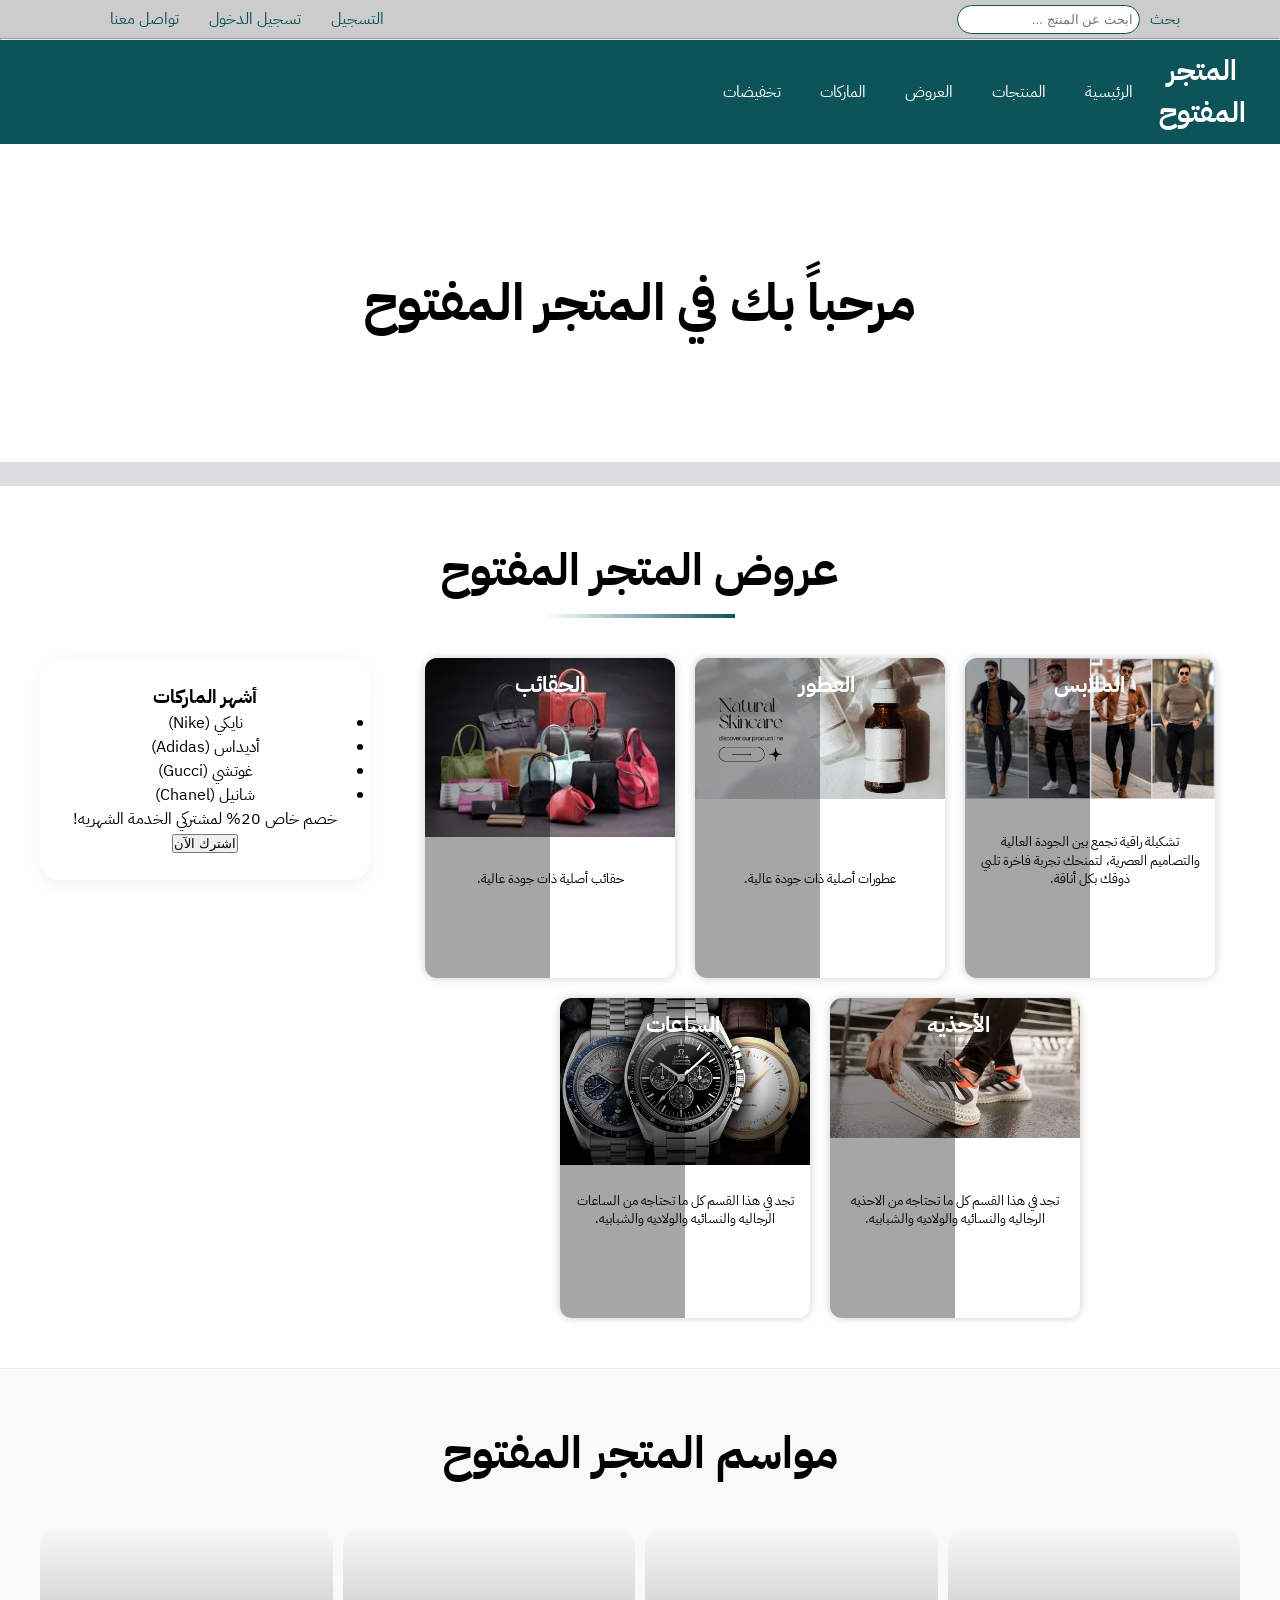
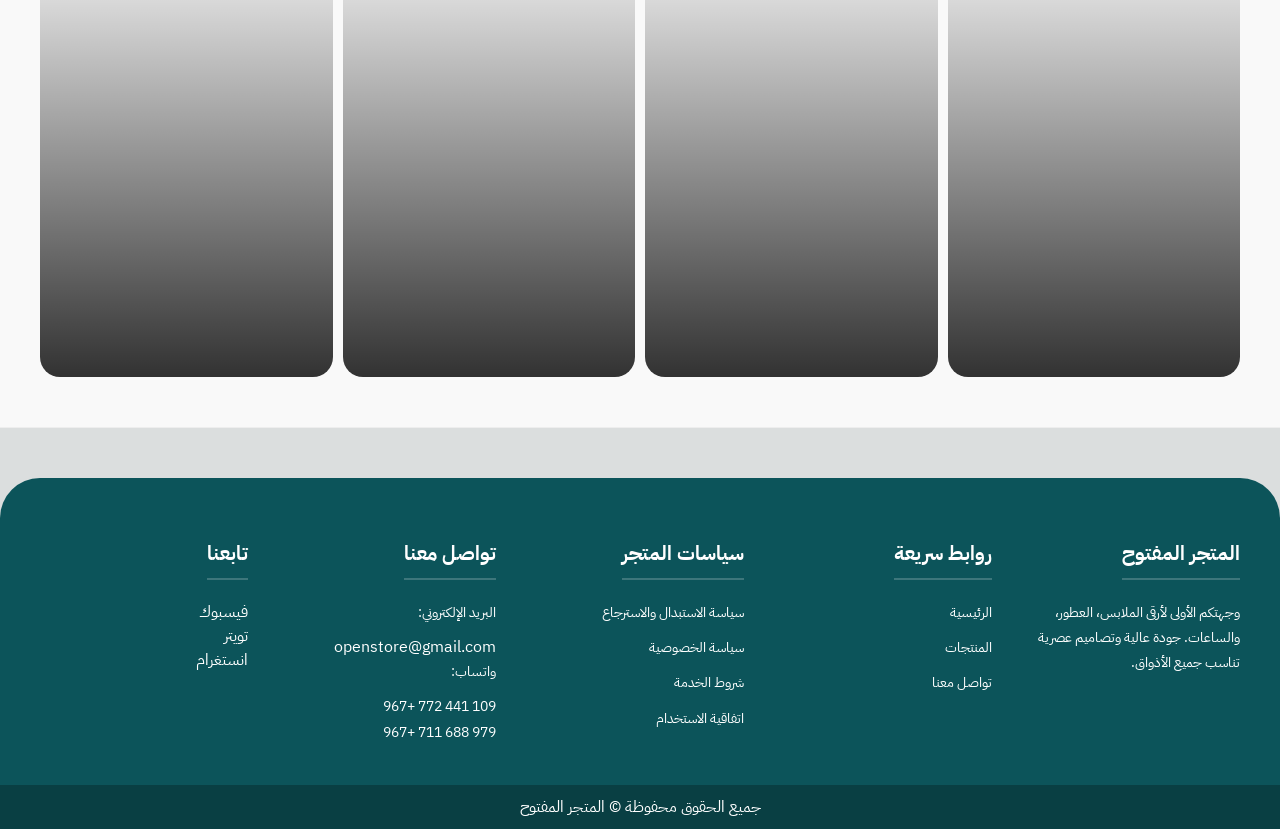
==== index.html @ f5d47822 "update home page." ====
<!DOCTYPE html>
<html lang="ar">

<head>
    <meta charset="UTF-8">
    <meta name="viewport" content="width=device-width, initial-scale=1.0">
    <meta name="description" content="متجر إلكتروني لبيع الملابس، الأحذية، العطور، الساعات والحقائب">
    <title>Open Store - المتجر المفتوح</title>
    <link rel="stylesheet" href="css/style.css">
    <link rel="preconnect" href="https://fonts.googleapis.com">
    <link rel="preconnect" href="https://fonts.gstatic.com" crossorigin>
    <link
        href="https://fonts.googleapis.com/css2?family=Ancizar+Serif:ital,wght@0,798;1,798&family=Cairo:wght@200..1000&family=IBM+Plex+Sans+Arabic:wght@100;200;300;400;500;600;700&display=swap"
        rel="stylesheet">
</head>

<body>
    <!-- Top Bar -->
    <div class="top-bar">
        <div class="link-top-bar">
            <a href="auth/signup.html" title="Go To Signup Page"> التسجيل</a>
            <a href="auth/login.html" title="Go To Login Page">  تسجيل الدخول</a>
            <a href="contact/contactus.html" target="_blank" title="Go To Contact Us Page">تواصل معنا</a>
        </div>
        <!-- Search Bar -->
        <form class="search-bar" method="get">
            <label for="search">بحث</label>
            <input id="search" name="search" type="search" placeholder="ابحث عن المنتج ...">
        </form>
    </div>
    <hr>
    <header>
        <!-- Main Header -->
        <div class="header">
            <!-- Title -->
            <div class="title-openstore">
                <a href="index.html"><strong>المتجر المفتوح</strong></a>
            </div>

            <!-- Nav Bar -->
            <!-- links -->
            <nav class="nav-links">
                <ul>
                    <li><a href="#">الرئيسية</a></li>
                    <li><a href="#">المنتجات</a></li>
                    <li><a href="#">العروض</a></li>
                    <li> <a href="#">الماركات</a></li>
                    <li><a class="qualifiers" href="#">تخفيضات</a></li>
                </ul>
            </nav>
        </div>

    </header>
    <main>
        <div>
            <!-- Background  -->
            <div class="bar-hello">
                <div>
                    <div class="bar-hello-title">
                        <h1> مرحباً بك في المتجر المفتوح </h1>
                    </div>
                </div>
            </div>
            <br>
    </main>
    <!-- Offer Cards -->
    <section>
        <div class="cards-offer offers-bg">
            <div class="offer-title">
                <h2>عروض المتجر المفتوح</h2>
            </div>
            <div class="offers-container">
            <div class="cards">
                <article class="clothes-card">
                    <a href="page/clothes.html">
                        <div class="img-clothes">
                            <img src="include/clothes-card.png" alt="ملابس">
                        </div>
                        <h2> الملابس </h2>
                        <span>تشكيلة راقية تجمع بين الجودة العالية والتصاميم العصرية، لتمنحك تجربة فاخرة تلبي
                            ذوقك بكل أناقة.</span>
                    </a>
                </article>
                <article class="perfumes-card">
                    <a href="page/perfumes.html">
                        <div class="img-perfums">
                            <img src="include/perfums-cards.png" alt="عطور">
                        </div>
                        <h2> العطور</h2>
                        <span>عطورات أصلية ذات جودة عالية. </span>
                    </a>
                </article>
                <article class="bags-card">
                    <a href="page/bags.html">
                        <div class="img-perfums">
                            <img src="include/bags-card.png" alt="حقائب">
                        </div>
                        <h2> الحقائب</h2>
                        <span>حقائب أصلية ذات جودة عالية. </span>
                    </a>
                </article>
                <div class="shoes-card">
                    <a href="page/shoes.html">
                        <div class="img-shoes">
                            <img src="include/shoses-cards.png" alt="أحذية ">
                        </div>
                        <h2>الأحذيه</h2>
                        <span>تجد في هذا القسم كل ما تحتاجه من الاحذيه الرجاليه والنسائيه والولاديه
                            والشبابيه.</span>
                    </a>
                </div>
                <article class="watches-card">
                    <a href="page/watches.html">
                        <div class="img-shoes">
                            <img src="include/watches-card.png" alt="ساعات">
                        </div>
                        <h2>الساعات</h2>
                        <span>تجد في هذا القسم كل ما تحتاجه من الساعات الرجاليه والنسائيه والولاديه
                            والشبابيه.</span>
                    </a>
                </article>
            </div>
            <!-- Side Bar next to Offers -->
                <aside class="seasons-aside">
                    <div class="aside-block">
                        <h3>أشهر الماركات</h3>
                        <ul>
                            <li><a href="#">نايكي (Nike)</a></li>
                            <li><a href="#">أديداس (Adidas)</a></li>
                            <li><a href="#">غوتشي (Gucci)</a></li>
                            <li><a href="#">شانيل (Chanel)</a></li>
                        </ul>
                    </div>
                    <div class="aside-block ad-space">
                        <p>خصم خاص 20% لمشتركي الخدمة الشهريه!</p>
                        <button class="aside-btn">اشترك الآن</button>
                    </div>
                </aside>
            </div>
        </div>
    </section>
    <!-- Seasons -->
    <section>
        <div class="cards-offer seasons-bg">
            <div class="season-title">
                <h2>مواسم المتجر المفتوح</h2>
            </div>
            <div class="seasons-container">
                <div class="seasons-panels">
                    <!-- Winter Season -->
                    <div class="panel winter" style="background-image: url('include/winter-collection.png');">
                        <div class="panel-content">
                            <h3>شتاء 2026</h3>
                            <p>دفء وأناقة لا تضاهى مع تشكيلة المعاطف الجديدة.</p>
                            <a href="#" class="panel-btn">اكتشف المجموعة</a>
                        </div>
                    </div>

                    <!-- Summer Season -->
                    <div class="panel summer" style="background-image: url('include/summer-collection.png');">
                        <div class="panel-content">
                            <h3>أزياء الصيف</h3>
                            <p>خامات باردة وتصاميم عصرية تناسب أجواء الصيف المشرقة.</p>
                            <a href="#" class="panel-btn">تصفح الآن</a>
                        </div>
                    </div>

                    <!-- Autumn Season -->
                    <div class="panel autumn" style="background-image: url('include/autumn-card.png');">
                        <div class="panel-content">
                            <h3>مجموعة الخريف</h3>
                            <p>تشكيلة مميزة تعكس هدوء الخريف بلمسات راقية.</p>
                            <a href="#" class="panel-btn">رؤية المزيد</a>
                        </div>
                    </div>
                    <!-- Spring  Season -->
                    <div class="panel autumn" style="background-image: url('include/autumn-card.png');">
                        <div class="panel-content">
                            <h3> أزياء الربيع</h3>
                            <p>ألوان زاهية وتصاميم منعشة تناسب أجواء الربيع الجميلة.</p>
                            <a href="#" class="panel-btn">اكتشف الآن</a>
                        </div>
                    </div>
                </div>

                
            </div>
        </div>
    </section>


    <footer>
        <div class="footer-container">
            <div class="footer-column">
                <h3>المتجر المفتوح</h3>
                <p>وجهتكم الأولى لأرقى الملابس، العطور، والساعات. جودة عالية وتصاميم عصرية تناسب جميع الأذواق.</p>
            </div>

            <div class="footer-column">
                <h3>روابط سريعة</h3>
                <ul>
                    <li><a href="index.html">الرئيسية</a></li>
                    <li><a href="#">المنتجات</a></li>
                    <li><a href="contact/contactus.html">تواصل معنا</a></li>
                </ul>
            </div>

            <div class="footer-column">
                <h3>سياسات المتجر</h3>
                <ul>
                    <li><a href="#">سياسة الاستبدال والاسترجاع</a></li>
                    <li><a href="#">سياسة الخصوصية</a></li>
                    <li><a href="#">شروط الخدمة</a></li>
                    <li><a href="#">اتفاقية الاستخدام</a></li>
                </ul>
            </div>

            <div class="footer-column">
                <h3>تواصل معنا</h3>
                <p>البريد الإلكتروني:</p>
                <a href="mailto:openstore@gmail.com">openstore@gmail.com</a>
                <p>واتساب:</p>
                <span class="num"> 109 441 772 +967</span><br>
                <span> 979 688 711 +967</span>
            </div>

            <div class="footer-column">
                <h3>تابعنا</h3>
                <div class="social-links">
                    <a href="https://www.facebook.com/OpenStore" target="_blank">فيسبوك</a><br>
                    <a href="https://www.twitter.com/OpenStore" target="_blank">تويتر</a><br>
                    <a href="https://www.instagram.com/OpenStore" target="_blank">انستغرام</a>
                </div>
            </div>
        </div>
    </footer>
    <div class="copyright">
        <span>جميع الحقوق محفوظة &copy; المتجر المفتوح </span>
    </div>
</body>
</html>
---- css/style.css ----
:root {
    --main-color: rgb(12, 84, 90);
    --secondary-color: #ccc;
    --bg-color: #dbdede;
    --text-color: #333;
    --font: "IBM Plex Sans Arabic", sans-serif;
}

* {
    box-sizing: border-box;
    margin: 0;
    padding: 0;
}

body {
    font-family: var(--font);
    background: var(--bg-color);
    direction: rtl;
}

a {
    text-decoration: none;
    color: inherit;
}

.top-bar {
    display: flex;
    flex-direction: row-reverse;
    justify-content: space-between;
    align-items: center;
    background: var(--secondary-color);
    padding: 1px 100px;
}

.link-top-bar {
    display: flex;
    gap: 10px;
}

.link-top-bar a {
    color: var(--main-color);
    padding: 6px 10px;
    border-radius: 8px;
    transition: 0.3s;
}

.link-top-bar a:hover {
    background: rgba(0, 0, 0, 0.05);
}

.search-bar {
    display: flex;
    align-items: center;
    color: var(--main-color);
    gap: 10px;
    margin-left: auto;
}

.search-bar input {
    padding: 6px;
    border-radius: 20px;
    border: 1px solid var(--main-color);
    outline: none;
}

header {
    position: sticky;
    top: 0;
    z-index: 1000;
}

.header {
    display: grid;
    grid-template-columns: repeat(8, 1fr);
    grid-auto-flow: column;
    text-align: center;
    align-items: center;
    background: var(--main-color);
    padding: 10px 20px;
}

/*       logo-title         */
.title-openstore a {
    color: white;
    font-size: 28px;
    font-weight: bold;
}

.nav-links ul {
    display: flex;
    list-style: none;
    gap: 15px;
}

.nav-links a {
    color: white;
    padding: 8px 12px;
    border-radius: 8px;
    transition: 0.3s;
}

.nav-links a:hover {
    background: rgba(255, 255, 255, 0.2);
}

/*              Content                  */


.bar-hello-title {
    text-align: center;
    padding: 120px 20px;
    font-size: 26px;
    color: black;
    background: white;
}

.offers-bg {
    background-color: #ffffff;
}



/*           Offer       */
.cards-offer {
    background: white;
    padding: 50px 20px;
    text-align: center;
}

.offer-title {
    font-size: 30px;
    margin-bottom: 40px;
}



.offer-title::after {
    content: "";
    display: block;
    width: 190px;
    height: 4px;
    margin: 10px auto;
    background: linear-gradient(to right, rgb(255 255 255), var(--main-color));
}

.offers-container {
    display: flex;
    gap: 30px;
    max-width: 1300px;
    margin: 0 auto;
    padding: 0 20px;
}

.cards {
    flex: 3;
    display: flex;
    justify-content: center;
    flex-wrap: wrap;
    gap: 20px;
}

.clothes-card,
.perfumes-card,
.shoes-card,
.watches-card,
.bags-card {
    position: relative;
    width: 250px;
    height: 320px;
    border-radius: 12px;
    overflow: hidden;
    box-shadow: 0 0 10px rgba(0, 0, 0, 0.2);
    transition: 0.3s ease;
}

.clothes-card:hover,
.perfumes-card:hover,
.shoes-card:hover,
.watches-card:hover,
.bags-card:hover {
    transform: scale(1.05);
    transform: translateY(-8px);
    box-shadow: 0 10px 25px rgba(0, 0, 0, 0.2);
}

.cards img {
    width: 100%;
    height: 100%;
    object-fit: cover;
}

.clothes-card h2,
.perfumes-card h2,
.shoes-card h2,
.watches-card h2,
.bags-card h2 {
    top: 10px;
    right: 90px;
    font-size: 22px;
    font-weight: bold;
    color: white;
}

.clothes-card span,
.perfumes-card span,
.shoes-card span,
.watches-card span,
.bags-card span {
    bottom: 90px;
    right: 15px;
    left: 15px;
    font-size: 13px;
    line-height: 1.4;
    color: black;
}

.clothes-card h2,
.perfumes-card h2,
.shoes-card h2,
.watches-card h2,
.bags-card h2,
.clothes-card span,
.perfumes-card span,
.shoes-card span,
.watches-card span,
.bags-card span {
    position: absolute;
    z-index: 2;
}

.clothes-card::before,
.perfumes-card::before,
.shoes-card::before,
.watches-card::before,
.bags-card::before {
    content: "";
    position: absolute;
    width: 100%;
    height: 100%;
    background: rgba(0, 0, 0, 0.35);
    z-index: 1;
}

/*          Seasons      */

.seasons-bg {
    background-color: #f9f9f9;

    border-top: 1px solid #eee;
    border-bottom: 1px solid #eee;
}

.season-title {
    font-size: 30px;
    margin-bottom: 40px;
}

.seasons-container {
    display: flex;
    gap: 30px;
    max-width: 1300px;
    margin: 0 auto;
    padding: 0 20px;
}

.seasons-panels {
    display: flex;
    flex: 3;
    height: 450px;
    gap: 10px;
}

.panel {
    flex: 1;
    position: relative;
    background-size: cover;
    background-position: center;
    background-repeat: no-repeat;
    border-radius: 20px;
    cursor: pointer;
    overflow: hidden;
    transition: flex 0.7s cubic-bezier(0.05, 0.6, 0.4, 0.9);
}

.panel::before {
    content: "";
    position: absolute;
    inset: 0;
    background: linear-gradient(to top, rgba(0, 0, 0, 0.8), transparent);
    z-index: 1;
}

.panel:hover {
    flex: 5;
}

.panel-content {
    position: absolute;
    bottom: 30px;
    right: 30px;
    left: 30px;
    z-index: 2;
    opacity: 0;
    transition: opacity 0.3s ease;
    text-align: right;
}

.panel:hover .panel-content {
    opacity: 1;
    transition: opacity 0.5s ease 0.3s;
}

.panel-content h3 {
    color: white;
    font-size: 24px;
    margin-bottom: 10px;
}

.panel-content p {
    color: #ddd;
    margin-bottom: 20px;
}

.panel-btn {
    display: inline-block;
    padding: 10px 25px;
    background: white;
    color: var(--main-color);
    font-weight: bold;
    border-radius: 20px;
}
/*        Side Bar next to Seasons       */

.seasons-aside {
    flex: 1;
    background: white;
    padding: 25px;
    border-radius: 20px;
    height: fit-content;
    box-shadow: 0 5px 15px rgba(0, 0, 0, 0.05);
}

footer {
    background: var(--main-color);
    color: white;
    padding: 60px 20px 40px;
    margin-top: 50px;
    border-top-right-radius: 40px;
    border-top-left-radius: 40px;
}

.footer-container {
    display: flex;
    justify-content: space-around;
    flex-wrap: wrap;
    gap: 40px;
    max-width: 1200px;
    margin: 0 auto;
}

.footer-column {
    flex: 1;
    min-width: 200px;
}

.footer-column h3 {
    margin-bottom: 20px;
    font-size: 20px;
    border-bottom: 2px solid rgba(255, 255, 255, 0.2);
    padding-bottom: 10px;
    display: inline-block;
    cursor: default;
}

.footer-column ul {
    list-style: none;
    padding: 0;
}

.footer-column p,
.footer-column span,
.footer-column li {
    font-size: 14px;
    line-height: 1.8;
    margin-bottom: 10px;
    cursor: default;
}

footer a {
    color: white;
    transition: 0.3s;
    text-decoration: none;
}

footer a:hover {
    color: var(--bg-color);
    padding-right: 5px;
}

.copyright {
    text-align: center;
    background: #093f43;
    color: white;
    padding: 10px;
    cursor: default;
}
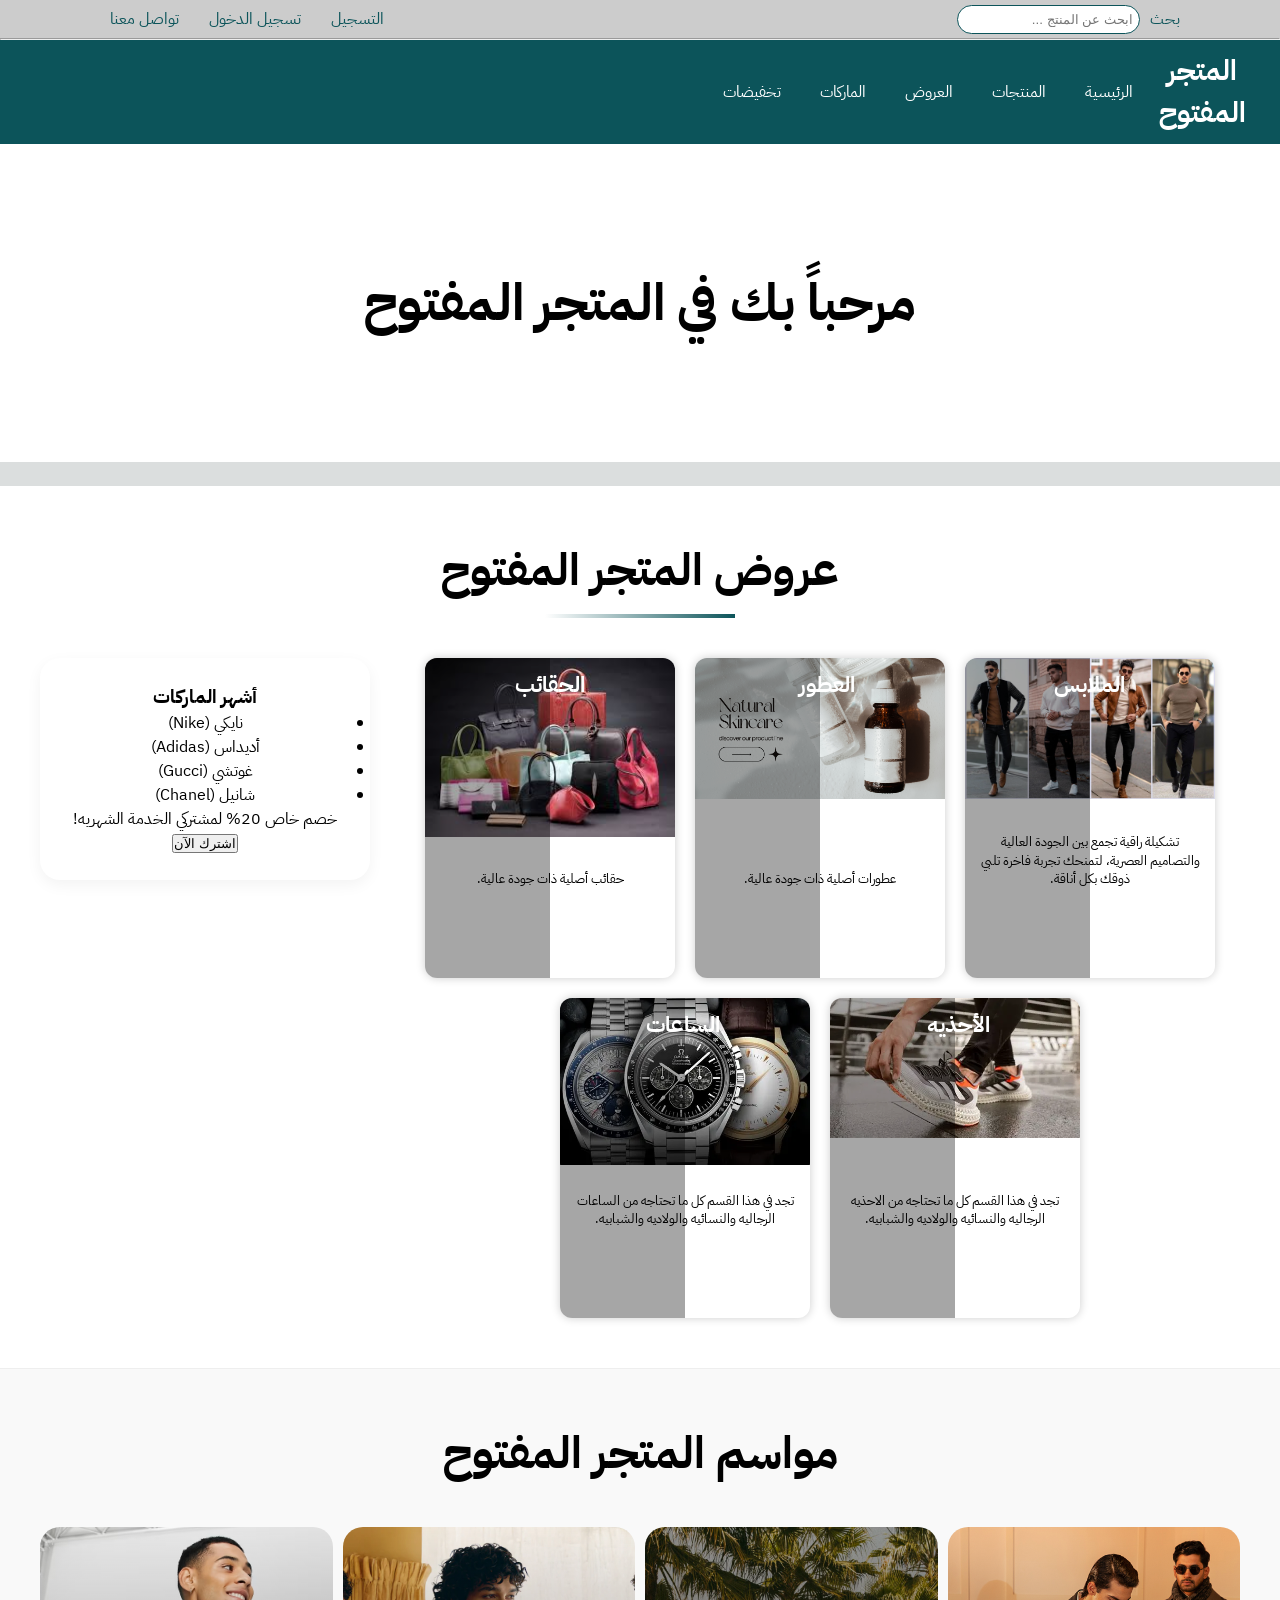
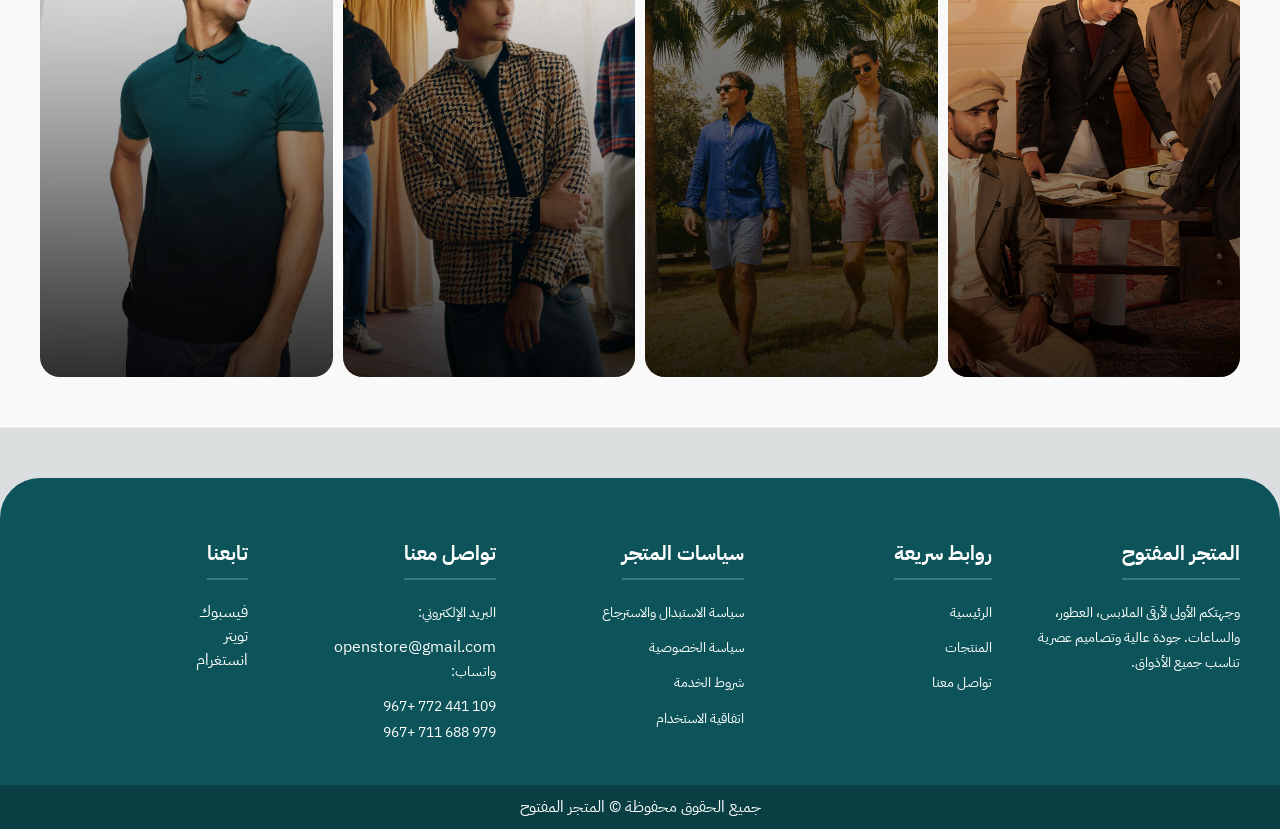
==== commit 7f50f8b3: "add img for seasons content." ====
--- a/index.html
+++ b/index.html
@@ -44,8 +44,8 @@
                     <li><a href="#">الرئيسية</a></li>
                     <li><a href="#">المنتجات</a></li>
                     <li><a href="#">العروض</a></li>
-                    <li> <a href="#">الماركات</a></li>
-                    <li><a class="qualifiers" href="#">تخفيضات</a></li>
+                    <li><a href="#">الماركات</a></li>
+                    <li><a href="#">تخفيضات</a></li>
                 </ul>
             </nav>
         </div>
@@ -166,7 +166,7 @@
                     </div>
 
                     <!-- Autumn Season -->
-                    <div class="panel autumn" style="background-image: url('include/autumn-card.png');">
+                    <div class="panel autumn" style="background-image: url('include/autumn-collection.png');">
                         <div class="panel-content">
                             <h3>مجموعة الخريف</h3>
                             <p>تشكيلة مميزة تعكس هدوء الخريف بلمسات راقية.</p>
@@ -174,7 +174,7 @@
                         </div>
                     </div>
                     <!-- Spring  Season -->
-                    <div class="panel autumn" style="background-image: url('include/autumn-card.png');">
+                    <div class="panel autumn" style="background-image: url('include/sparing-collection.png');">
                         <div class="panel-content">
                             <h3> أزياء الربيع</h3>
                             <p>ألوان زاهية وتصاميم منعشة تناسب أجواء الربيع الجميلة.</p>
--- a/css/style.css
+++ b/css/style.css
@@ -171,6 +171,7 @@
     overflow: hidden;
     box-shadow: 0 0 10px rgba(0, 0, 0, 0.2);
     transition: 0.3s ease;
+    cursor: pointer;
 }
 
 .clothes-card:hover,
@@ -329,6 +330,7 @@
     font-weight: bold;
     border-radius: 20px;
 }
+
 /*        Side Bar next to Seasons       */
 
 .seasons-aside {
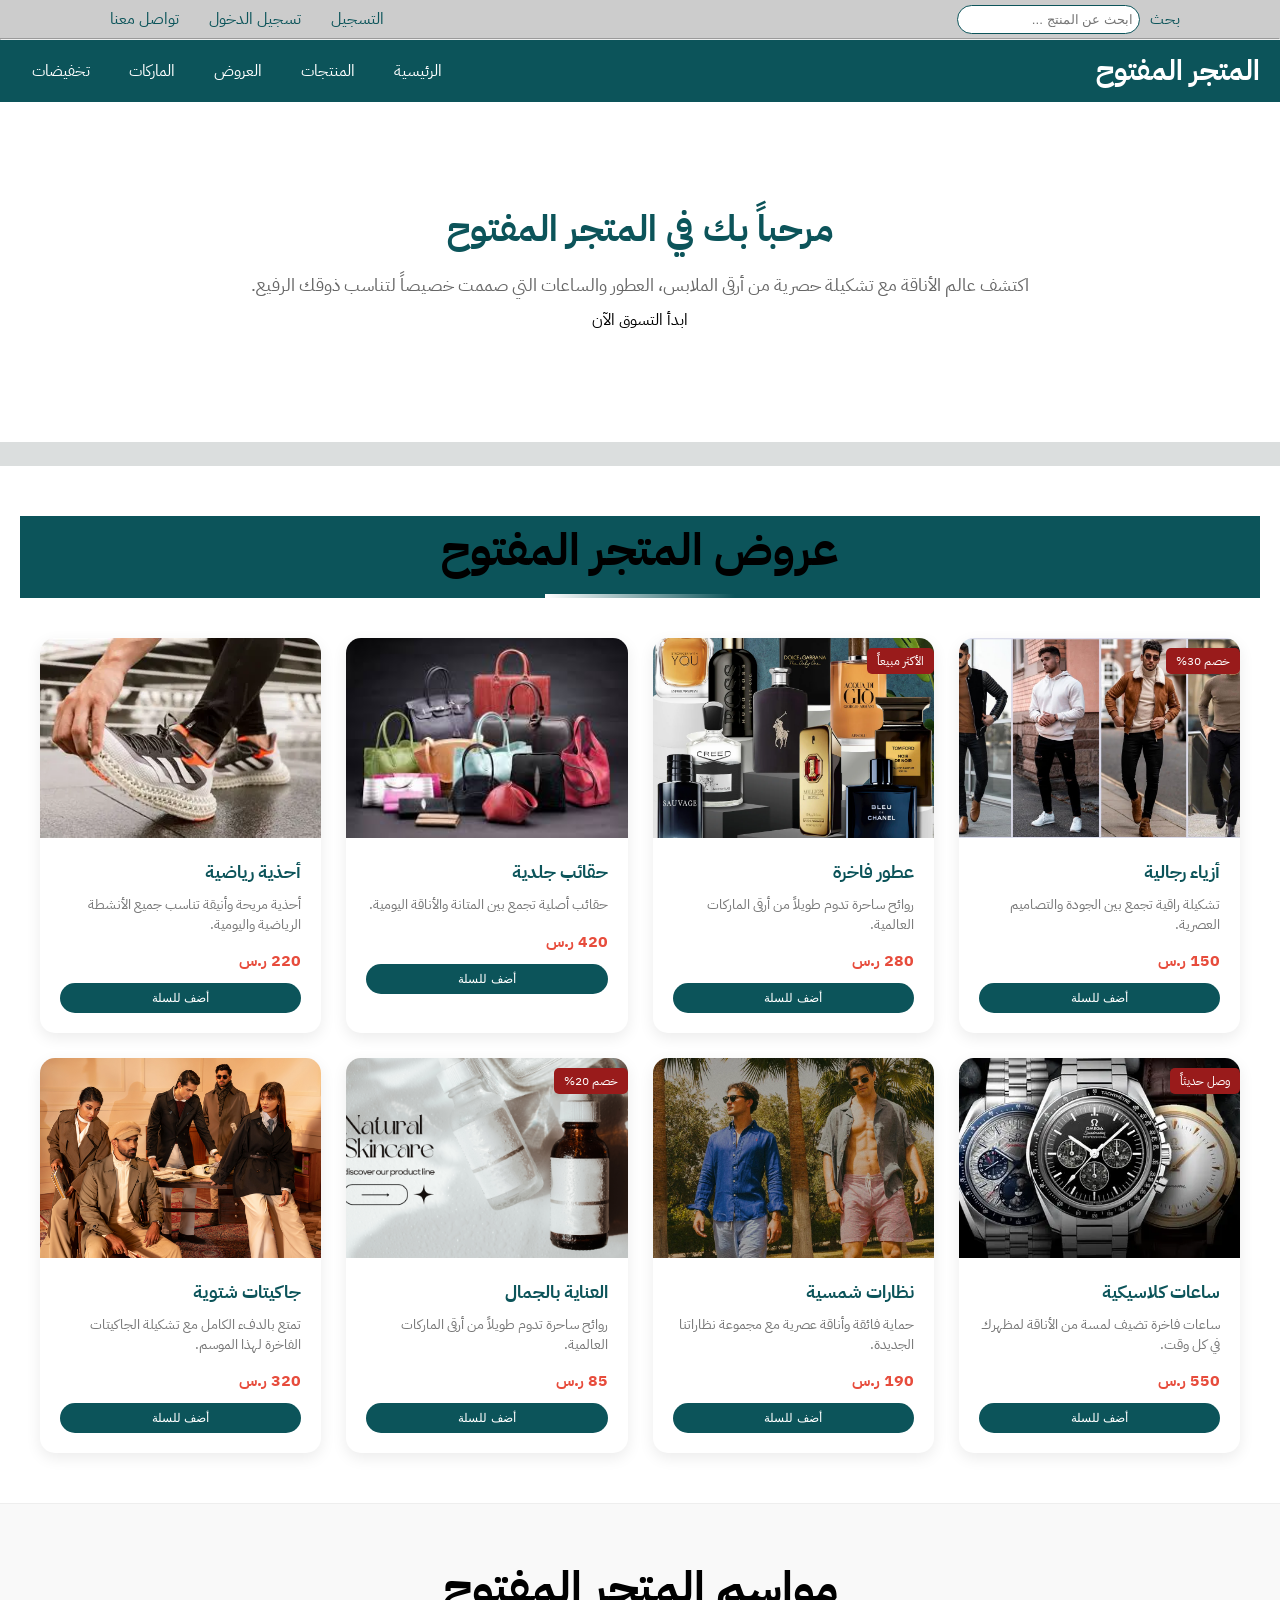
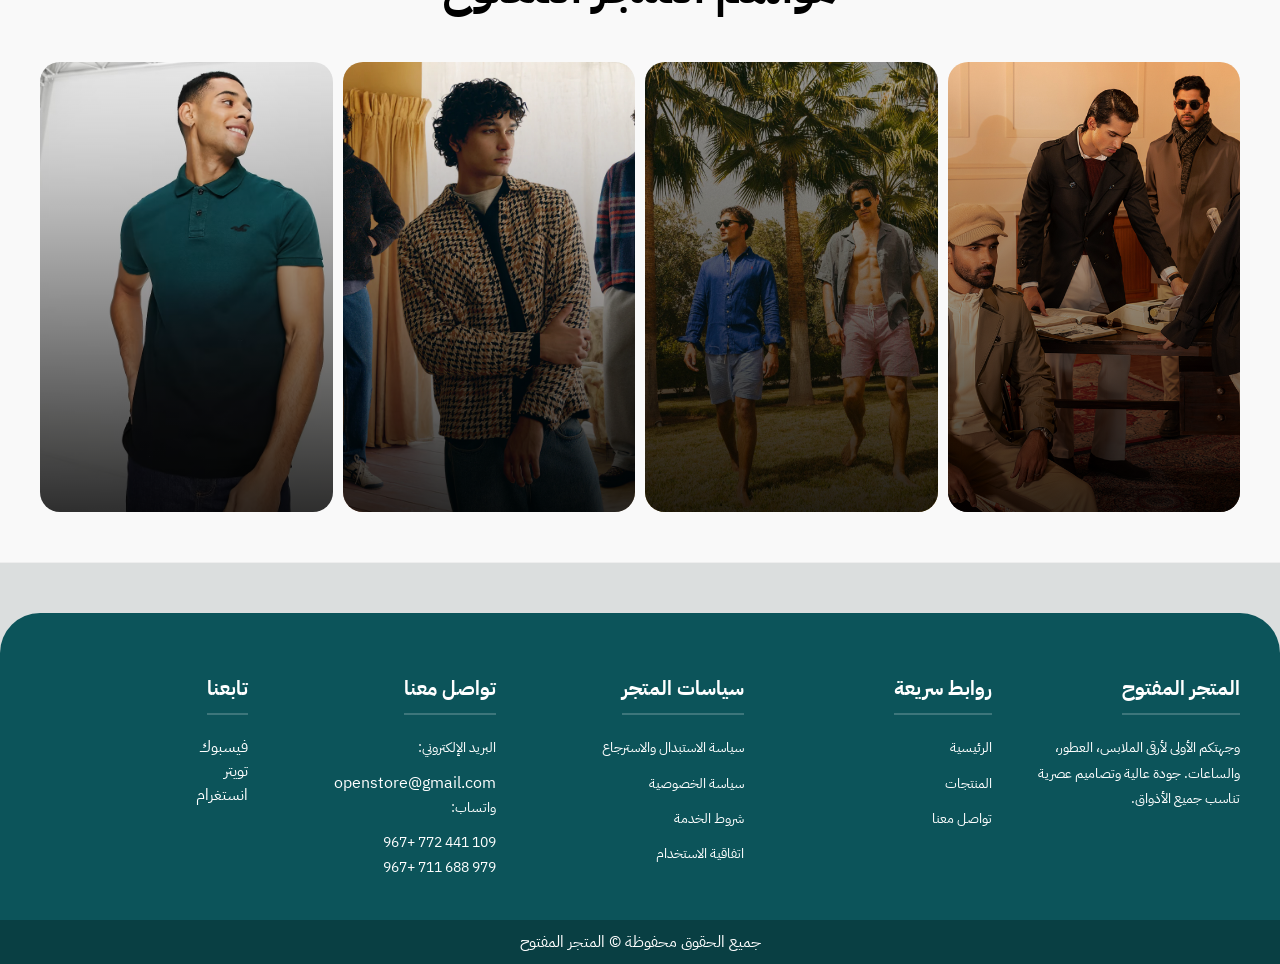
==== commit eac4a841: "Edite and Update Offers content." ====
--- a/index.html
+++ b/index.html
@@ -55,10 +55,10 @@
         <div>
             <!-- Background  -->
             <div class="bar-hello">
-                <div>
-                    <div class="bar-hello-title">
-                        <h1> مرحباً بك في المتجر المفتوح </h1>
-                    </div>
+                <div class="hello-content">
+                    <h1>مرحباً بك في المتجر المفتوح</h1>
+                    <p>اكتشف عالم الأناقة مع تشكيلة حصرية من أرقى الملابس، العطور والساعات التي صممت خصيصاً لتناسب ذوقك الرفيع.</p>
+                    <a href="#" class="hello-btn">ابدأ التسوق الآن</a>
                 </div>
             </div>
             <br>
@@ -72,70 +72,121 @@
             <div class="offers-container">
             <div class="cards">
                 <article class="clothes-card">
-                    <a href="page/clothes.html">
-                        <div class="img-clothes">
-                            <img src="include/clothes-card.png" alt="ملابس">
-                        </div>
-                        <h2> الملابس </h2>
-                        <span>تشكيلة راقية تجمع بين الجودة العالية والتصاميم العصرية، لتمنحك تجربة فاخرة تلبي
-                            ذوقك بكل أناقة.</span>
-                    </a>
-                </article>
+                    <div class="card-badge">خصم 30%</div>
+                    <div class="card-img">
+                        <img src="include/clothes-card.png" alt="ملابس">
+                    </div>
+                    <div class="card-content">
+                        <h3>أزياء رجالية</h3>
+                        <p>تشكيلة راقية تجمع بين الجودة والتصاميم العصرية.</p>
+                        <div class="card-footer">
+                            <span class="price">150 ر.س</span>
+                            <button class="add-to-cart s-button-wide">أضف للسلة</button>
+                        </div>
+                    </div>
+                </article>
+
                 <article class="perfumes-card">
-                    <a href="page/perfumes.html">
-                        <div class="img-perfums">
-                            <img src="include/perfums-cards.png" alt="عطور">
-                        </div>
-                        <h2> العطور</h2>
-                        <span>عطورات أصلية ذات جودة عالية. </span>
-                    </a>
-                </article>
+                    <div class="card-badge">الأكثر مبيعاً</div>
+                    <div class="card-img">
+                        <img src="include/perfums-cards.png" alt="عطور">
+                    </div>
+                    <div class="card-content">
+                        <h3>عطور فاخرة</h3>
+                        <p>روائح ساحرة تدوم طويلاً من أرقى الماركات العالمية.</p>
+                        <div class="card-footer">
+                            <span class="price">280 ر.س</span>
+                            <button class="add-to-cart s-button-wide">أضف للسلة</button>
+                        </div>
+                    </div>
+                </article>
+
                 <article class="bags-card">
-                    <a href="page/bags.html">
-                        <div class="img-perfums">
-                            <img src="include/bags-card.png" alt="حقائب">
-                        </div>
-                        <h2> الحقائب</h2>
-                        <span>حقائب أصلية ذات جودة عالية. </span>
-                    </a>
-                </article>
-                <div class="shoes-card">
-                    <a href="page/shoes.html">
-                        <div class="img-shoes">
-                            <img src="include/shoses-cards.png" alt="أحذية ">
-                        </div>
-                        <h2>الأحذيه</h2>
-                        <span>تجد في هذا القسم كل ما تحتاجه من الاحذيه الرجاليه والنسائيه والولاديه
-                            والشبابيه.</span>
-                    </a>
-                </div>
+                    <div class="card-img">
+                        <img src="include/bags-card.png" alt="حقائب">
+                    </div>
+                    <div class="card-content">
+                        <h3>حقائب جلدية</h3>
+                        <p>حقائب أصلية تجمع بين المتانة والأناقة اليومية.</p>
+                        <div class="card-footer">
+                            <span class="price">420 ر.س</span>
+                            <button class="add-to-cart s-button-wide">أضف للسلة</button>
+                        </div>
+                    </div>
+                </article>
+
+                <article class="shoes-card">
+                    <div class="card-img">
+                        <img src="include/shoses-cards.png" alt="أحذية">
+                    </div>
+                    <div class="card-content">
+                        <h3>أحذية رياضية</h3>
+                        <p>أحذية مريحة وأنيقة تناسب جميع الأنشطة الرياضية واليومية.</p>
+                        <div class="card-footer">
+                            <span class="price">220 ر.س</span>
+                            <button class="add-to-cart s-button-wide">أضف للسلة</button>
+                        </div>
+                    </div>
+                </article>
+
                 <article class="watches-card">
-                    <a href="page/watches.html">
-                        <div class="img-shoes">
-                            <img src="include/watches-card.png" alt="ساعات">
-                        </div>
-                        <h2>الساعات</h2>
-                        <span>تجد في هذا القسم كل ما تحتاجه من الساعات الرجاليه والنسائيه والولاديه
-                            والشبابيه.</span>
-                    </a>
-                </article>
-            </div>
-            <!-- Side Bar next to Offers -->
-                <aside class="seasons-aside">
-                    <div class="aside-block">
-                        <h3>أشهر الماركات</h3>
-                        <ul>
-                            <li><a href="#">نايكي (Nike)</a></li>
-                            <li><a href="#">أديداس (Adidas)</a></li>
-                            <li><a href="#">غوتشي (Gucci)</a></li>
-                            <li><a href="#">شانيل (Chanel)</a></li>
-                        </ul>
-                    </div>
-                    <div class="aside-block ad-space">
-                        <p>خصم خاص 20% لمشتركي الخدمة الشهريه!</p>
-                        <button class="aside-btn">اشترك الآن</button>
-                    </div>
-                </aside>
+                    <div class="card-badge">وصل حديثاً</div>
+                    <div class="card-img">
+                        <img src="include/watches-card.png" alt="ساعات">
+                    </div>
+                    <div class="card-content">
+                        <h3>ساعات كلاسيكية</h3>
+                        <p>ساعات فاخرة تضيف لمسة من الأناقة لمظهرك في كل وقت.</p>
+                        <div class="card-footer">
+                            <span class="price">550 ر.س</span>
+                            <button class="add-to-cart s-button-wide">أضف للسلة</button>
+                        </div>
+                    </div>
+                </article>
+
+                <article class="glasses-card">
+                    <div class="card-img">
+                        <img src="include/summer-collection.png" alt="نظارات">
+                    </div>
+                    <div class="card-content">
+                        <h3>نظارات شمسية</h3>
+                        <p>حماية فائقة وأناقة عصرية مع مجموعة نظاراتنا الجديدة.</p>
+                        <div class="card-footer">
+                            <span class="price">190 ر.س</span>
+                            <button class="add-to-cart s-button-wide">أضف للسلة</button>
+                        </div>
+                    </div>
+                </article>
+
+                <article class="accessories-card">
+                    <div class="card-badge">خصم 20%</div>
+                    <div class="card-img">
+                        <img src="include/skincare-cards.png" alt="العناية بالبشره">
+                    </div>
+                    <div class="card-content">
+                        <h3> العناية بالجمال</h3>
+                        <p>روائح ساحرة تدوم طويلاً من أرقى الماركات العالمية.</p>
+                        <div class="card-footer">
+                            <span class="price">85 ر.س</span>
+                            <button class="add-to-cart s-button-wide">أضف للسلة</button>
+                        </div>
+                    </div>
+                </article>
+
+                <article class="jackets-card">
+                    <div class="card-img">
+                        <img src="include/winter-collection.png" alt="جاكيتات">
+                    </div>
+                    <div class="card-content">
+                        <h3>جاكيتات شتوية</h3>
+                        <p>تمتع بالدفء الكامل مع تشكيلة الجاكيتات الفاخرة لهذا الموسم.</p>
+                        <div class="card-footer">
+                            <span class="price">320 ر.س</span>
+                            <button class="add-to-cart s-button-wide">أضف للسلة</button>
+                        </div>
+                    </div>
+                </article>
+            </div>
             </div>
         </div>
     </section>
@@ -174,7 +225,7 @@
                         </div>
                     </div>
                     <!-- Spring  Season -->
-                    <div class="panel autumn" style="background-image: url('include/sparing-collection.png');">
+                    <div class="panel spring" style="background-image: url('include/sparing-collection.png');">
                         <div class="panel-content">
                             <h3> أزياء الربيع</h3>
                             <p>ألوان زاهية وتصاميم منعشة تناسب أجواء الربيع الجميلة.</p>
@@ -182,13 +233,9 @@
                         </div>
                     </div>
                 </div>
-
-                
             </div>
         </div>
     </section>
-
-
     <footer>
         <div class="footer-container">
             <div class="footer-column">
--- a/css/style.css
+++ b/css/style.css
@@ -70,10 +70,8 @@
 }
 
 .header {
-    display: grid;
-    grid-template-columns: repeat(8, 1fr);
-    grid-auto-flow: column;
-    text-align: center;
+    display: flex;
+    justify-content: space-between;
     align-items: center;
     background: var(--main-color);
     padding: 10px 20px;
@@ -103,15 +101,29 @@
     background: rgba(255, 255, 255, 0.2);
 }
 
-/*              Content                  */
-
-
-.bar-hello-title {
+.bar-hello {
     text-align: center;
-    padding: 120px 20px;
-    font-size: 26px;
+    padding: 100px 20px;
+    background-color: white;
     color: black;
-    background: white;
+}
+
+.hello-content h1 {
+    font-size: 36px;
+    margin-bottom: 15px;
+    color: var(--main-color);
+}
+
+.hello-content p {
+    font-size: 18px;
+    color: #666;
+    max-width: 800px;
+    margin: 0 auto;
+}
+
+.hello-content a {
+    display: inline-block;
+    padding: 10px
 }
 
 .offers-bg {
@@ -128,6 +140,8 @@
 }
 
 .offer-title {
+    background-color: var(--main-color);
+    padding: 10;
     font-size: 30px;
     margin-bottom: 40px;
 }
@@ -144,7 +158,8 @@
 }
 
 .offers-container {
-    display: flex;
+    display: grid;
+    grid-template-columns: 1fr;
     gap: 30px;
     max-width: 1300px;
     margin: 0 auto;
@@ -152,101 +167,114 @@
 }
 
 .cards {
-    flex: 3;
-    display: flex;
-    justify-content: center;
-    flex-wrap: wrap;
-    gap: 20px;
-}
-
-.clothes-card,
-.perfumes-card,
-.shoes-card,
-.watches-card,
-.bags-card {
+    display: grid;
+    grid-template-columns: repeat(auto-fit, minmax(280px, 1fr));
+    gap: 25px;
+    width: 100%;
+}
+
+[class$="-card"] {
     position: relative;
-    width: 250px;
-    height: 320px;
-    border-radius: 12px;
+    background: white;
+    border-radius: 15px;
     overflow: hidden;
-    box-shadow: 0 0 10px rgba(0, 0, 0, 0.2);
-    transition: 0.3s ease;
+    box-shadow: 0 5px 15px rgba(0, 0, 0, 0.08);
+    transition: all 0.4s cubic-bezier(0.175, 0.885, 0.32, 1.275);
     cursor: pointer;
-}
-
-.clothes-card:hover,
-.perfumes-card:hover,
-.shoes-card:hover,
-.watches-card:hover,
-.bags-card:hover {
-    transform: scale(1.05);
-    transform: translateY(-8px);
-    box-shadow: 0 10px 25px rgba(0, 0, 0, 0.2);
-}
-
-.cards img {
+    display: flex;
+    flex-direction: column;
+}
+
+[class$="-card"]:hover {
+    box-shadow: 0 0 20px rgba(12, 84, 90, 0.6);
+}
+
+.card-img {
+    height: 200px;
+    overflow: hidden;
+}
+
+.card-img img {
     width: 100%;
     height: 100%;
     object-fit: cover;
-}
-
-.clothes-card h2,
-.perfumes-card h2,
-.shoes-card h2,
-.watches-card h2,
-.bags-card h2 {
+    transition: 0.5s;
+}
+
+[class$="-card"]:hover .card-img img {
+    opacity: 0.7;
+    transform: scale(1.1);
+}
+
+.card-content {
+    padding: 20px;
+    text-align: right;
+}
+
+.card-content h3 {
+    font-size: 18px;
+    color: var(--main-color);
+    margin-bottom: 10px;
+}
+
+.card-content p {
+    font-size: 14px;
+    color: #777;
+    line-height: 1.4;
+    margin-bottom: 15px;
+}
+
+.card-footer {
+    display: flex;
+    flex-direction: column;
+    align-items: flex-start;
+    margin-top: auto;
+    gap: 10px;
+    width: 100%;
+}
+
+.price {
+    font-weight: bold;
+    color: #e74c3c;
+    font-size: 16px;
+}
+
+.add-to-cart {
+    padding: 8px 15px;
+    background: var(--main-color);
+    color: white;
+    border: none;
+    border-radius: 35px;
+    font-size: 12px;
+    cursor: pointer;
+    transition: 0.3s;
+}
+.add-to-cart :hover{
+    padding: 8px 15px;
+    background: gray;
+    color: white;
+    border: none;
+
+    font-size: 12px;
+    cursor: pointer;
+    transition: 0.3s;
+}
+
+.card-badge {
+    position: absolute;
     top: 10px;
-    right: 90px;
-    font-size: 22px;
-    font-weight: bold;
-    color: white;
-}
-
-.clothes-card span,
-.perfumes-card span,
-.shoes-card span,
-.watches-card span,
-.bags-card span {
-    bottom: 90px;
-    right: 15px;
-    left: 15px;
-    font-size: 13px;
-    line-height: 1.4;
-    color: black;
-}
-
-.clothes-card h2,
-.perfumes-card h2,
-.shoes-card h2,
-.watches-card h2,
-.bags-card h2,
-.clothes-card span,
-.perfumes-card span,
-.shoes-card span,
-.watches-card span,
-.bags-card span {
-    position: absolute;
-    z-index: 2;
-}
-
-.clothes-card::before,
-.perfumes-card::before,
-.shoes-card::before,
-.watches-card::before,
-.bags-card::before {
-    content: "";
-    position: absolute;
-    width: 100%;
-    height: 100%;
-    background: rgba(0, 0, 0, 0.35);
-    z-index: 1;
+    background: rgb(153, 27, 27);
+    color: white;
+    padding: 4px 10px;
+    border-radius: 5px;
+    font-size: 12px;
+    z-index: 10;
 }
 
 /*          Seasons      */
 
 .seasons-bg {
     background-color: #f9f9f9;
-
     border-top: 1px solid #eee;
     border-bottom: 1px solid #eee;
 }
@@ -331,16 +359,7 @@
     border-radius: 20px;
 }
 
-/*        Side Bar next to Seasons       */
-
-.seasons-aside {
-    flex: 1;
-    background: white;
-    padding: 25px;
-    border-radius: 20px;
-    height: fit-content;
-    box-shadow: 0 5px 15px rgba(0, 0, 0, 0.05);
-}
+/*        Brands       */
 
 footer {
     background: var(--main-color);
@@ -405,4 +424,44 @@
     color: white;
     padding: 10px;
     cursor: default;
+}
+
+.s-button-element:not(:disabled):not([loading]) {
+    pointer-events: auto;
+}
+.s-button-btn, .s-price-range-number-input {
+    border-radius: .75rem;
+}
+.s-button-wide {
+    width: 100%;
+}
+
+@media (max-width: 992px) {
+    .offers-container {
+        grid-template-columns: 1fr;
+    }
+
+    .seasons-container {
+        flex-direction: column;
+    }
+
+    .top-bar {
+        padding: 10px 20px;
+        flex-direction: column;
+        gap: 10px;
+    }
+
+    .header {
+        flex-direction: column;
+        gap: 15px;
+    }
+
+    .seasons-panels {
+        height: auto;
+        flex-direction: column;
+    }
+    
+    .panel {
+        height: 300px;
+    }
 }
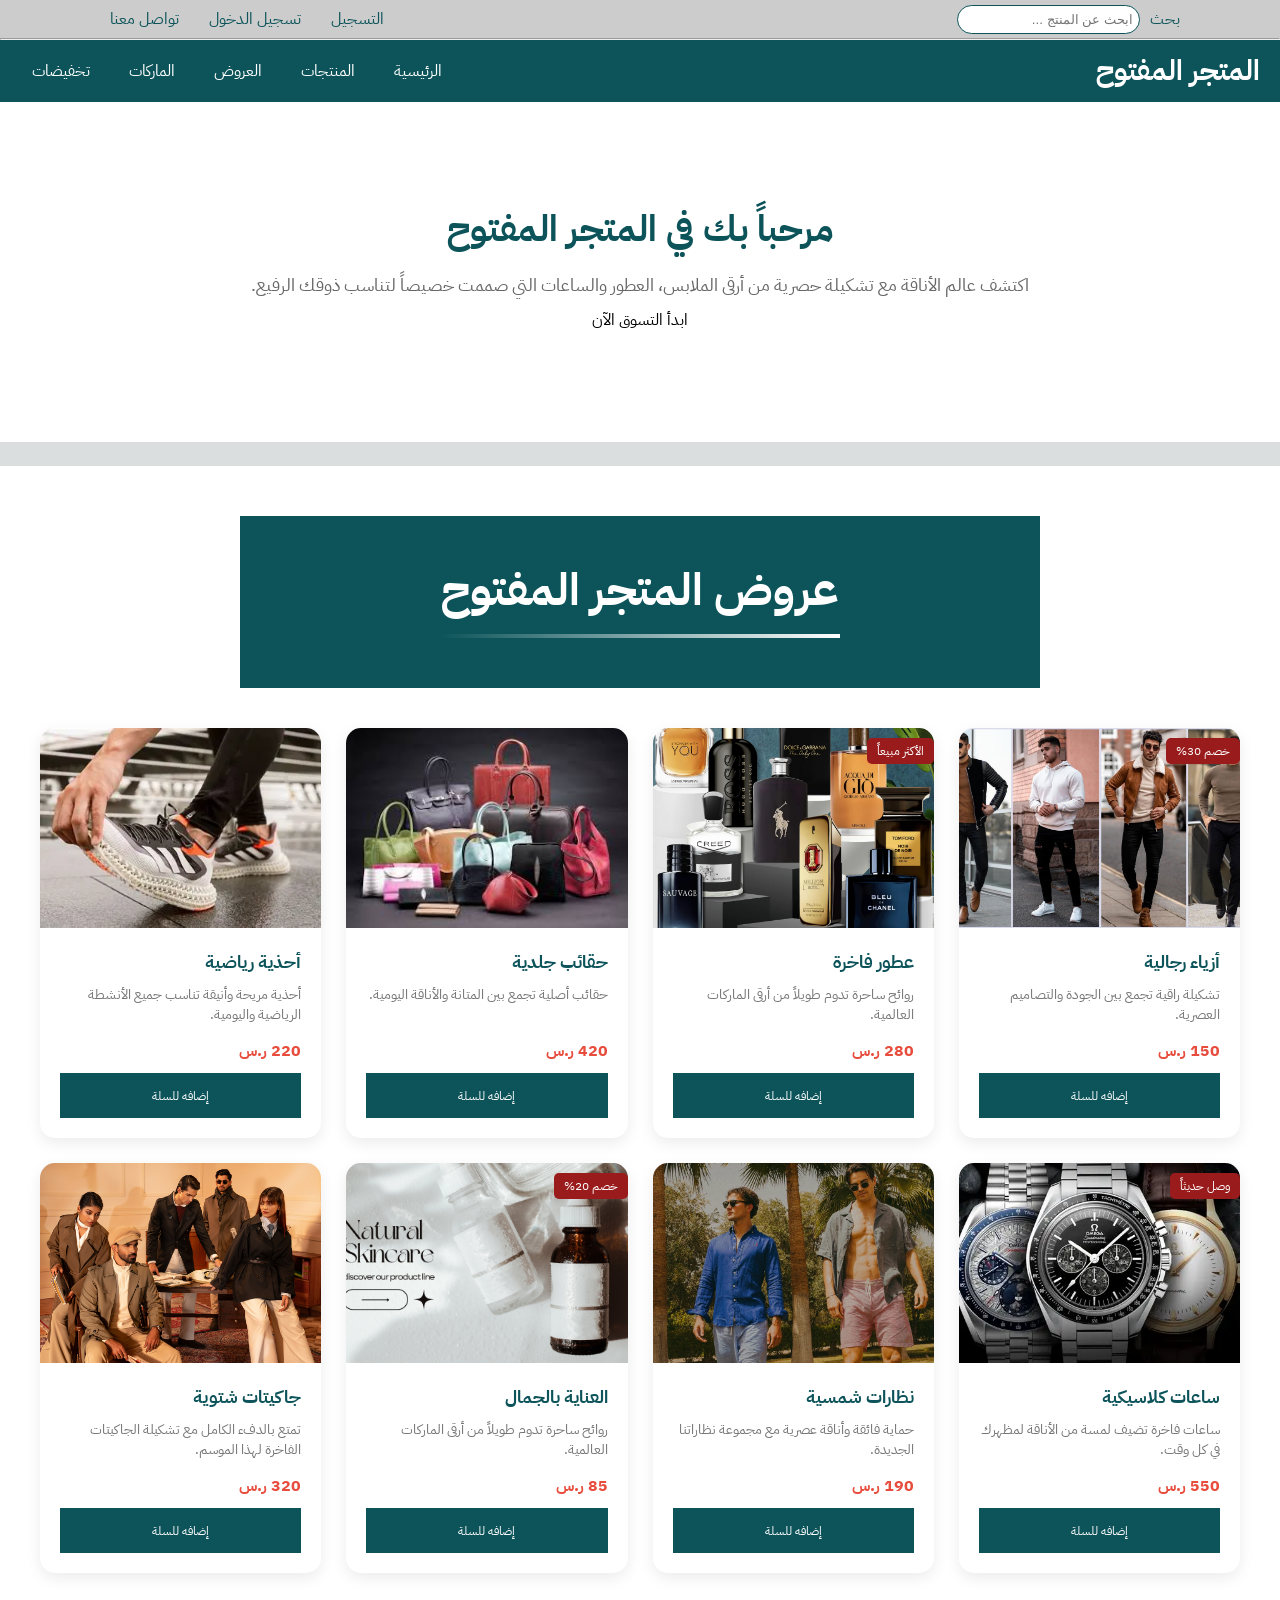
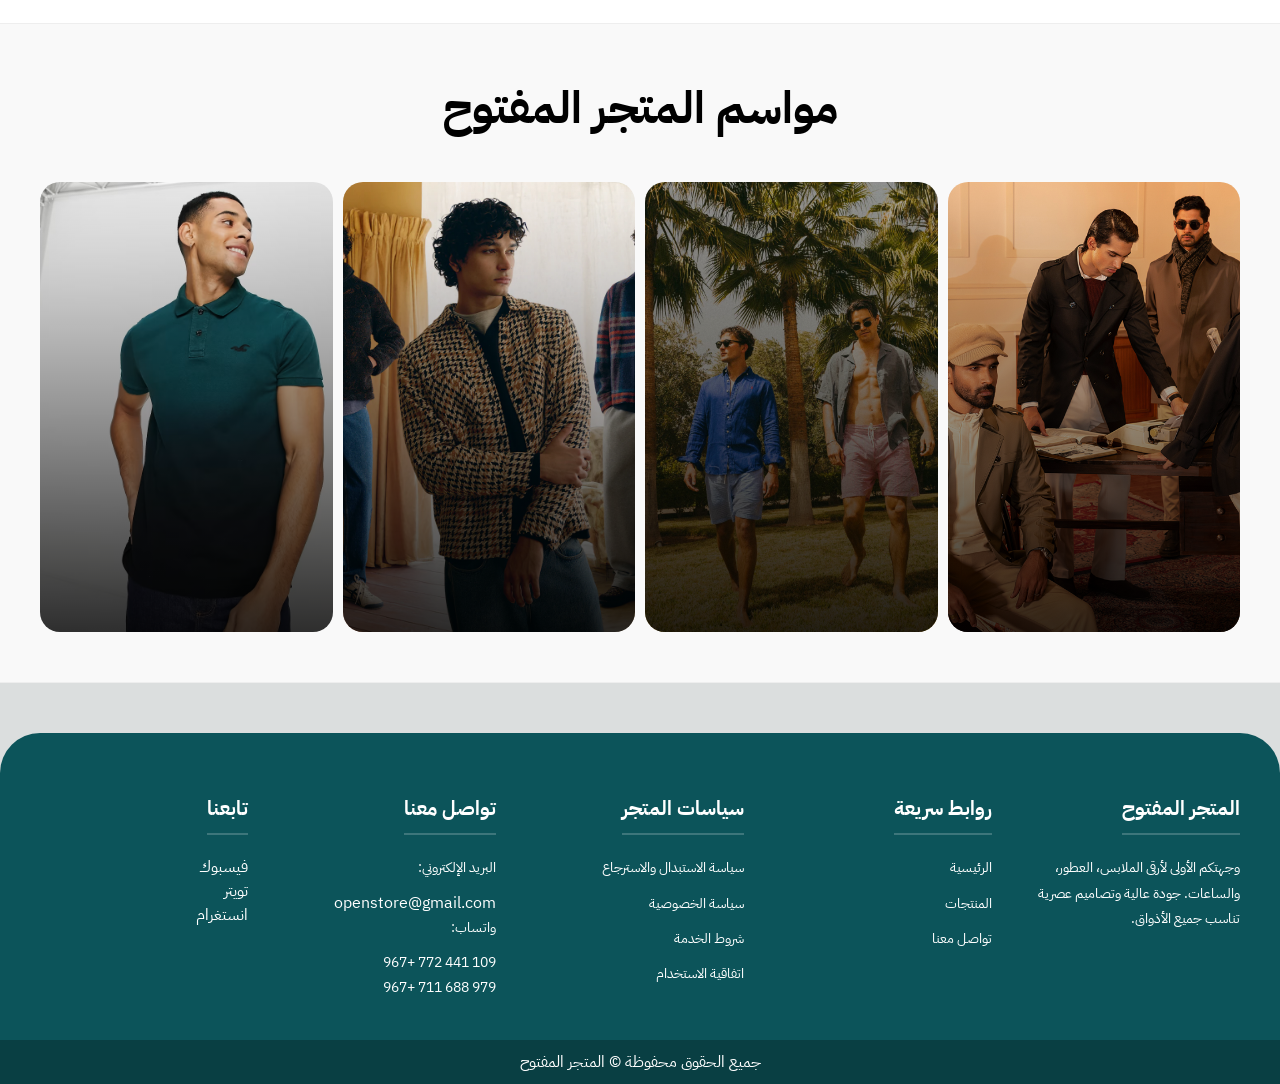
==== commit 6ec867b9: "Do Something On Offer Section" ====
--- a/index.html
+++ b/index.html
@@ -81,7 +81,7 @@
                         <p>تشكيلة راقية تجمع بين الجودة والتصاميم العصرية.</p>
                         <div class="card-footer">
                             <span class="price">150 ر.س</span>
-                            <button class="add-to-cart s-button-wide">أضف للسلة</button>
+                            <button class="add-to-cart s-button-wide">إضافه للسلة</button>
                         </div>
                     </div>
                 </article>
@@ -96,7 +96,7 @@
                         <p>روائح ساحرة تدوم طويلاً من أرقى الماركات العالمية.</p>
                         <div class="card-footer">
                             <span class="price">280 ر.س</span>
-                            <button class="add-to-cart s-button-wide">أضف للسلة</button>
+                            <button class="add-to-cart s-button-wide">إضافه للسلة</button>
                         </div>
                     </div>
                 </article>
@@ -110,7 +110,7 @@
                         <p>حقائب أصلية تجمع بين المتانة والأناقة اليومية.</p>
                         <div class="card-footer">
                             <span class="price">420 ر.س</span>
-                            <button class="add-to-cart s-button-wide">أضف للسلة</button>
+                            <button class="add-to-cart s-button-wide">إضافه للسلة</button>
                         </div>
                     </div>
                 </article>
@@ -124,7 +124,7 @@
                         <p>أحذية مريحة وأنيقة تناسب جميع الأنشطة الرياضية واليومية.</p>
                         <div class="card-footer">
                             <span class="price">220 ر.س</span>
-                            <button class="add-to-cart s-button-wide">أضف للسلة</button>
+                            <button class="add-to-cart s-button-wide">إضافه للسلة</button>
                         </div>
                     </div>
                 </article>
@@ -139,7 +139,7 @@
                         <p>ساعات فاخرة تضيف لمسة من الأناقة لمظهرك في كل وقت.</p>
                         <div class="card-footer">
                             <span class="price">550 ر.س</span>
-                            <button class="add-to-cart s-button-wide">أضف للسلة</button>
+                            <button class="add-to-cart s-button-wide">إضافه للسلة</button>
                         </div>
                     </div>
                 </article>
@@ -153,7 +153,7 @@
                         <p>حماية فائقة وأناقة عصرية مع مجموعة نظاراتنا الجديدة.</p>
                         <div class="card-footer">
                             <span class="price">190 ر.س</span>
-                            <button class="add-to-cart s-button-wide">أضف للسلة</button>
+                           <button class="add-to-cart s-button-wide">إضافه للسلة</button>
                         </div>
                     </div>
                 </article>
@@ -168,7 +168,7 @@
                         <p>روائح ساحرة تدوم طويلاً من أرقى الماركات العالمية.</p>
                         <div class="card-footer">
                             <span class="price">85 ر.س</span>
-                            <button class="add-to-cart s-button-wide">أضف للسلة</button>
+                            <button class="add-to-cart s-button-wide">إضافه للسلة</button>
                         </div>
                     </div>
                 </article>
@@ -182,7 +182,7 @@
                         <p>تمتع بالدفء الكامل مع تشكيلة الجاكيتات الفاخرة لهذا الموسم.</p>
                         <div class="card-footer">
                             <span class="price">320 ر.س</span>
-                            <button class="add-to-cart s-button-wide">أضف للسلة</button>
+                            <button class="add-to-cart s-button-wide">إضافه للسلة</button>
                         </div>
                     </div>
                 </article>
--- a/css/style.css
+++ b/css/style.css
@@ -141,20 +141,22 @@
 
 .offer-title {
     background-color: var(--main-color);
-    padding: 10;
+    padding: 40px;
     font-size: 30px;
     margin-bottom: 40px;
-}
-
-
+    width: 800px;
+    max-width: 95%;
+    margin: 0 auto 40px auto;
+    color: white;
+}
 
 .offer-title::after {
     content: "";
     display: block;
-    width: 190px;
+    width: 400px;
     height: 4px;
     margin: 10px auto;
-    background: linear-gradient(to right, rgb(255 255 255), var(--main-color));
+    background: linear-gradient(to right, var(--main-color), rgb(255 255 255));
 }
 
 .offers-container {
@@ -180,7 +182,7 @@
     overflow: hidden;
     box-shadow: 0 5px 15px rgba(0, 0, 0, 0.08);
     transition: all 0.4s cubic-bezier(0.175, 0.885, 0.32, 1.275);
-    cursor: pointer;
+    cursor: default;
     display: flex;
     flex-direction: column;
 }
@@ -192,6 +194,7 @@
 .card-img {
     height: 200px;
     overflow: hidden;
+    cursor: pointer;
 }
 
 .card-img img {
@@ -203,12 +206,14 @@
 
 [class$="-card"]:hover .card-img img {
     opacity: 0.7;
-    transform: scale(1.1);
 }
 
 .card-content {
     padding: 20px;
     text-align: right;
+    display: flex;
+    flex-direction: column;
+    flex: 1;
 }
 
 .card-content h3 {
@@ -222,12 +227,13 @@
     color: #777;
     line-height: 1.4;
     margin-bottom: 15px;
+    flex-grow: 1;
 }
 
 .card-footer {
     display: flex;
     flex-direction: column;
-    align-items: flex-start;
+    align-items: stretch;
     margin-top: auto;
     gap: 10px;
     width: 100%;
@@ -240,24 +246,22 @@
 }
 
 .add-to-cart {
-    padding: 8px 15px;
+    font-family: inherit;
+    height: 45px;
     background: var(--main-color);
     color: white;
     border: none;
-    border-radius: 35px;
+    border-radius: 0;
     font-size: 12px;
     cursor: pointer;
-    transition: 0.3s;
-}
-.add-to-cart :hover{
-    padding: 8px 15px;
-    background: gray;
-    color: white;
-    border: none;
-
-    font-size: 12px;
-    cursor: pointer;
-    transition: 0.3s;
+    transition: 1s;
+    display: flex;
+    align-items: center;
+    justify-content: center;
+}
+
+.add-to-cart:hover {
+    background-color: #093f43;
 }
 
 .card-badge {
@@ -429,9 +433,12 @@
 .s-button-element:not(:disabled):not([loading]) {
     pointer-events: auto;
 }
-.s-button-btn, .s-price-range-number-input {
+
+.s-button-btn,
+.s-price-range-number-input {
     border-radius: .75rem;
 }
+
 .s-button-wide {
     width: 100%;
 }
@@ -460,7 +467,7 @@
         height: auto;
         flex-direction: column;
     }
-    
+
     .panel {
         height: 300px;
     }
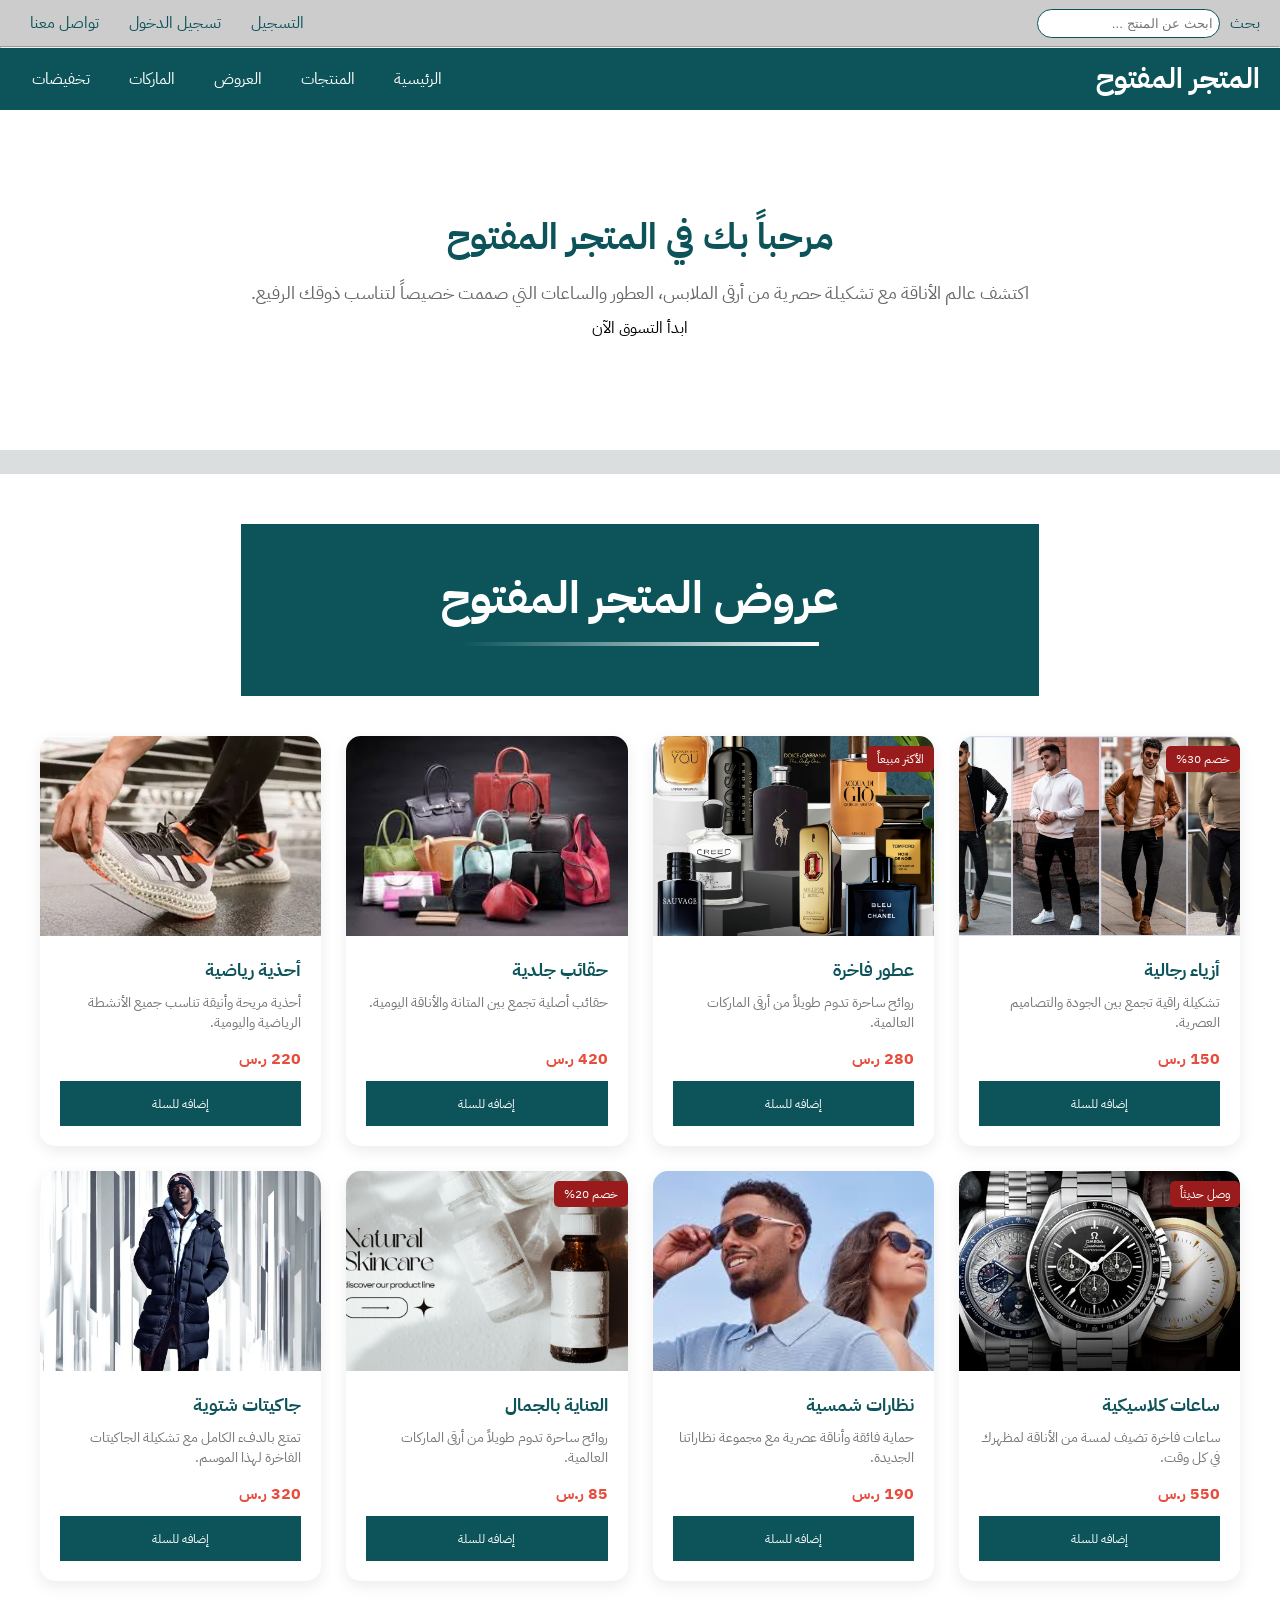
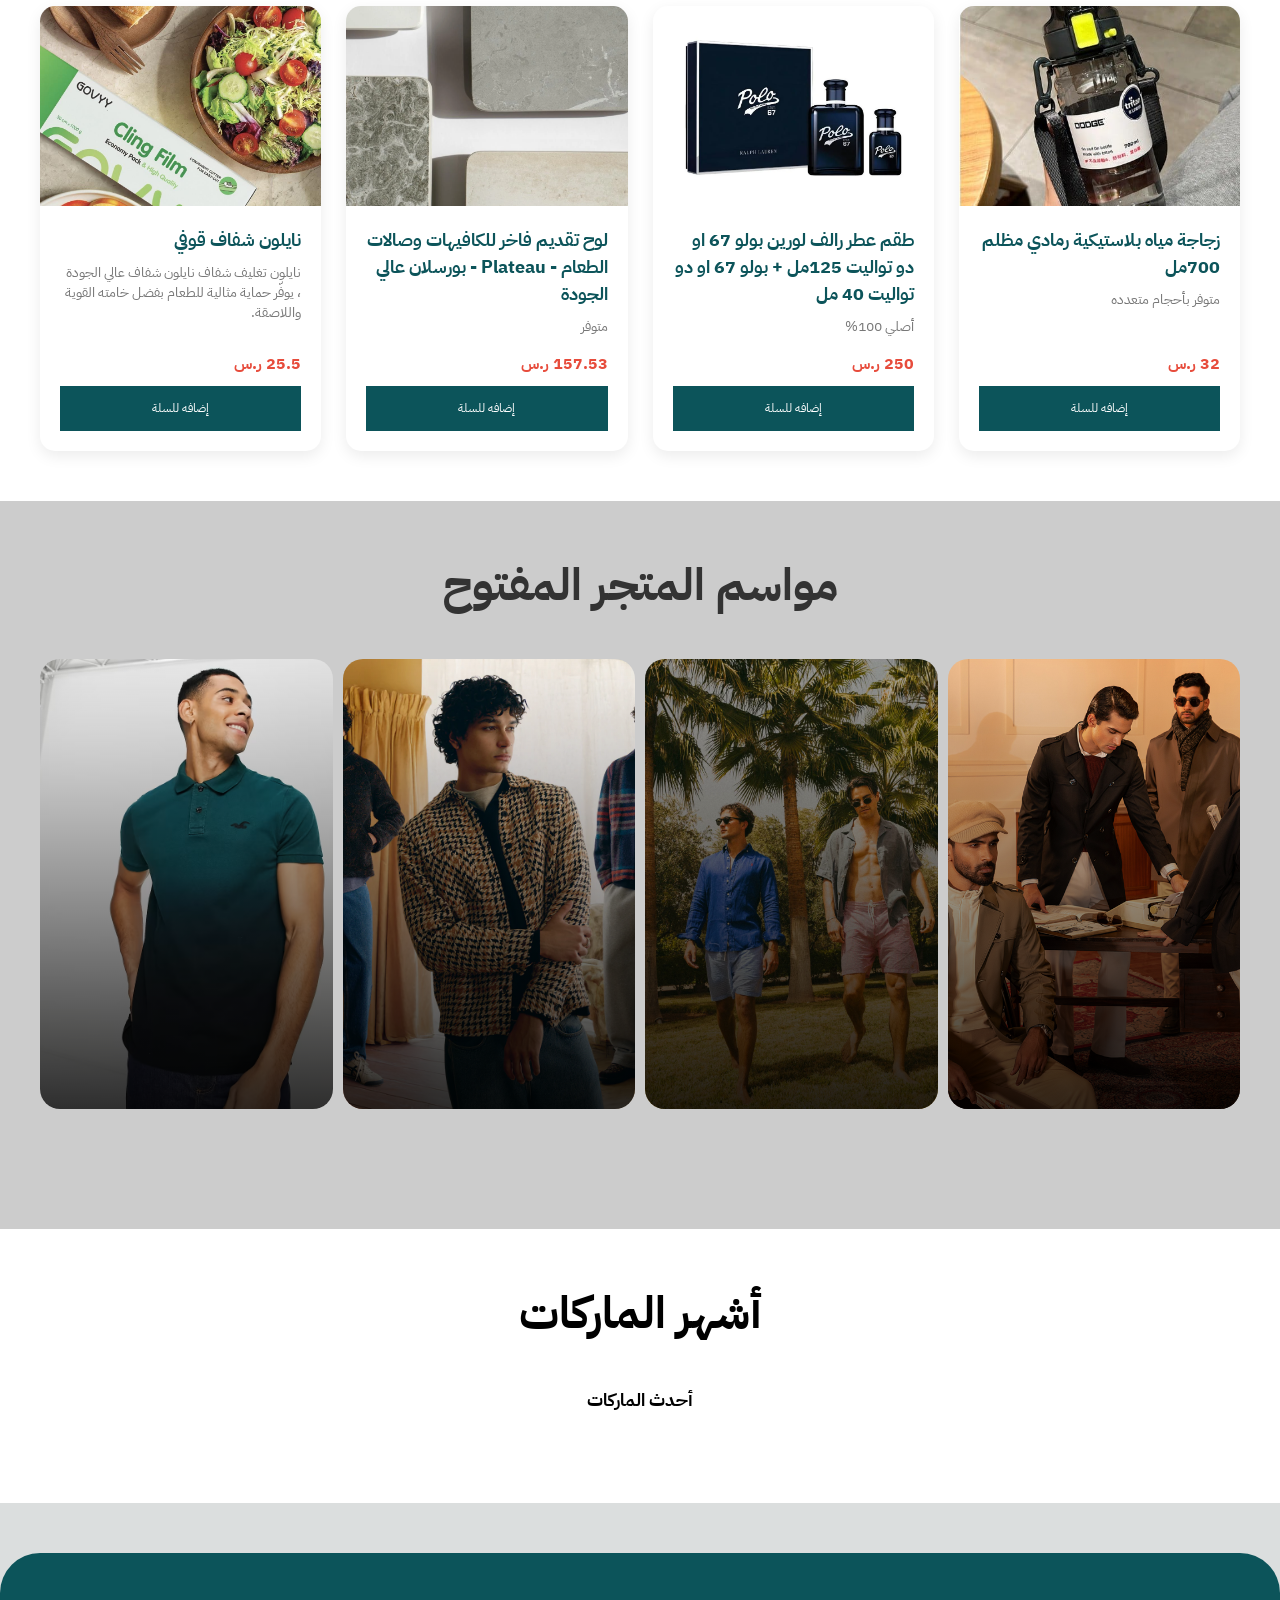
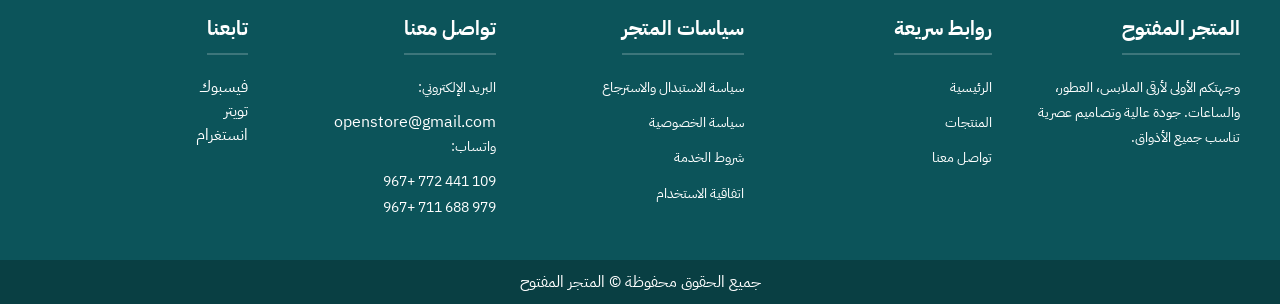
==== commit 5e58518a: "Add More Cards On Offer Section & Update padding for Seasons Section & Add A New Section" ====
--- a/index.html
+++ b/index.html
@@ -19,7 +19,7 @@
     <div class="top-bar">
         <div class="link-top-bar">
             <a href="auth/signup.html" title="Go To Signup Page"> التسجيل</a>
-            <a href="auth/login.html" title="Go To Login Page">  تسجيل الدخول</a>
+            <a href="auth/login.html" title="Go To Login Page"> تسجيل الدخول</a>
             <a href="contact/contactus.html" target="_blank" title="Go To Contact Us Page">تواصل معنا</a>
         </div>
         <!-- Search Bar -->
@@ -57,7 +57,8 @@
             <div class="bar-hello">
                 <div class="hello-content">
                     <h1>مرحباً بك في المتجر المفتوح</h1>
-                    <p>اكتشف عالم الأناقة مع تشكيلة حصرية من أرقى الملابس، العطور والساعات التي صممت خصيصاً لتناسب ذوقك الرفيع.</p>
+                    <p>اكتشف عالم الأناقة مع تشكيلة حصرية من أرقى الملابس، العطور والساعات التي صممت خصيصاً لتناسب ذوقك
+                        الرفيع.</p>
                     <a href="#" class="hello-btn">ابدأ التسوق الآن</a>
                 </div>
             </div>
@@ -65,134 +66,187 @@
     </main>
     <!-- Offer Cards -->
     <section>
-        <div class="cards-offer offers-bg">
+        <div class="cards-offer-bg">
             <div class="offer-title">
                 <h2>عروض المتجر المفتوح</h2>
             </div>
             <div class="offers-container">
-            <div class="cards">
-                <article class="clothes-card">
-                    <div class="card-badge">خصم 30%</div>
-                    <div class="card-img">
-                        <img src="include/clothes-card.png" alt="ملابس">
-                    </div>
-                    <div class="card-content">
-                        <h3>أزياء رجالية</h3>
-                        <p>تشكيلة راقية تجمع بين الجودة والتصاميم العصرية.</p>
-                        <div class="card-footer">
-                            <span class="price">150 ر.س</span>
-                            <button class="add-to-cart s-button-wide">إضافه للسلة</button>
-                        </div>
-                    </div>
-                </article>
-
-                <article class="perfumes-card">
-                    <div class="card-badge">الأكثر مبيعاً</div>
-                    <div class="card-img">
-                        <img src="include/perfums-cards.png" alt="عطور">
-                    </div>
-                    <div class="card-content">
-                        <h3>عطور فاخرة</h3>
-                        <p>روائح ساحرة تدوم طويلاً من أرقى الماركات العالمية.</p>
-                        <div class="card-footer">
-                            <span class="price">280 ر.س</span>
-                            <button class="add-to-cart s-button-wide">إضافه للسلة</button>
-                        </div>
-                    </div>
-                </article>
-
-                <article class="bags-card">
-                    <div class="card-img">
-                        <img src="include/bags-card.png" alt="حقائب">
-                    </div>
-                    <div class="card-content">
-                        <h3>حقائب جلدية</h3>
-                        <p>حقائب أصلية تجمع بين المتانة والأناقة اليومية.</p>
-                        <div class="card-footer">
-                            <span class="price">420 ر.س</span>
-                            <button class="add-to-cart s-button-wide">إضافه للسلة</button>
-                        </div>
-                    </div>
-                </article>
-
-                <article class="shoes-card">
-                    <div class="card-img">
-                        <img src="include/shoses-cards.png" alt="أحذية">
-                    </div>
-                    <div class="card-content">
-                        <h3>أحذية رياضية</h3>
-                        <p>أحذية مريحة وأنيقة تناسب جميع الأنشطة الرياضية واليومية.</p>
-                        <div class="card-footer">
-                            <span class="price">220 ر.س</span>
-                            <button class="add-to-cart s-button-wide">إضافه للسلة</button>
-                        </div>
-                    </div>
-                </article>
-
-                <article class="watches-card">
-                    <div class="card-badge">وصل حديثاً</div>
-                    <div class="card-img">
-                        <img src="include/watches-card.png" alt="ساعات">
-                    </div>
-                    <div class="card-content">
-                        <h3>ساعات كلاسيكية</h3>
-                        <p>ساعات فاخرة تضيف لمسة من الأناقة لمظهرك في كل وقت.</p>
-                        <div class="card-footer">
-                            <span class="price">550 ر.س</span>
-                            <button class="add-to-cart s-button-wide">إضافه للسلة</button>
-                        </div>
-                    </div>
-                </article>
-
-                <article class="glasses-card">
-                    <div class="card-img">
-                        <img src="include/summer-collection.png" alt="نظارات">
-                    </div>
-                    <div class="card-content">
-                        <h3>نظارات شمسية</h3>
-                        <p>حماية فائقة وأناقة عصرية مع مجموعة نظاراتنا الجديدة.</p>
-                        <div class="card-footer">
-                            <span class="price">190 ر.س</span>
-                           <button class="add-to-cart s-button-wide">إضافه للسلة</button>
-                        </div>
-                    </div>
-                </article>
-
-                <article class="accessories-card">
-                    <div class="card-badge">خصم 20%</div>
-                    <div class="card-img">
-                        <img src="include/skincare-cards.png" alt="العناية بالبشره">
-                    </div>
-                    <div class="card-content">
-                        <h3> العناية بالجمال</h3>
-                        <p>روائح ساحرة تدوم طويلاً من أرقى الماركات العالمية.</p>
-                        <div class="card-footer">
-                            <span class="price">85 ر.س</span>
-                            <button class="add-to-cart s-button-wide">إضافه للسلة</button>
-                        </div>
-                    </div>
-                </article>
-
-                <article class="jackets-card">
-                    <div class="card-img">
-                        <img src="include/winter-collection.png" alt="جاكيتات">
-                    </div>
-                    <div class="card-content">
-                        <h3>جاكيتات شتوية</h3>
-                        <p>تمتع بالدفء الكامل مع تشكيلة الجاكيتات الفاخرة لهذا الموسم.</p>
-                        <div class="card-footer">
-                            <span class="price">320 ر.س</span>
-                            <button class="add-to-cart s-button-wide">إضافه للسلة</button>
-                        </div>
-                    </div>
-                </article>
-            </div>
-            </div>
-        </div>
+                <div class="cards">
+                    <article class="clothes-card">
+                        <div class="card-badge">خصم 30%</div>
+                        <div class="card-img">
+                            <img src="include/clothes-card.png" alt="ملابس">
+                        </div>
+                        <div class="card-content">
+                            <h3>أزياء رجالية</h3>
+                            <p>تشكيلة راقية تجمع بين الجودة والتصاميم العصرية.</p>
+                            <div class="card-footer">
+                                <span class="price">150 ر.س</span>
+                                <button class="add-to-cart s-button-wide">إضافه للسلة</button>
+                            </div>
+                        </div>
+                    </article>
+
+                    <article class="perfumes-card">
+                        <div class="card-badge">الأكثر مبيعاً</div>
+                        <div class="card-img">
+                            <img src="include/perfums-cards.png" alt="عطور">
+                        </div>
+                        <div class="card-content">
+                            <h3>عطور فاخرة</h3>
+                            <p>روائح ساحرة تدوم طويلاً من أرقى الماركات العالمية.</p>
+                            <div class="card-footer">
+                                <span class="price">280 ر.س</span>
+                                <button class="add-to-cart s-button-wide">إضافه للسلة</button>
+                            </div>
+                        </div>
+                    </article>
+
+                    <article class="bags-card">
+                        <div class="card-img">
+                            <img src="include/bags-card.png" alt="حقائب">
+                        </div>
+                        <div class="card-content">
+                            <h3>حقائب جلدية</h3>
+                            <p>حقائب أصلية تجمع بين المتانة والأناقة اليومية.</p>
+                            <div class="card-footer">
+                                <span class="price">420 ر.س</span>
+                                <button class="add-to-cart s-button-wide">إضافه للسلة</button>
+                            </div>
+                        </div>
+                    </article>
+
+                    <article class="shoes-card">
+                        <div class="card-img">
+                            <img src="include/shoses-cards.png" alt="أحذية">
+                        </div>
+                        <div class="card-content">
+                            <h3>أحذية رياضية</h3>
+                            <p>أحذية مريحة وأنيقة تناسب جميع الأنشطة الرياضية واليومية.</p>
+                            <div class="card-footer">
+                                <span class="price">220 ر.س</span>
+                                <button class="add-to-cart s-button-wide">إضافه للسلة</button>
+                            </div>
+                        </div>
+                    </article>
+
+                    <article class="watches-card">
+                        <div class="card-badge">وصل حديثاً</div>
+                        <div class="card-img">
+                            <img src="include/watches-card.png" alt="ساعات">
+                        </div>
+                        <div class="card-content">
+                            <h3>ساعات كلاسيكية</h3>
+                            <p>ساعات فاخرة تضيف لمسة من الأناقة لمظهرك في كل وقت.</p>
+                            <div class="card-footer">
+                                <span class="price">550 ر.س</span>
+                                <button class="add-to-cart s-button-wide">إضافه للسلة</button>
+                            </div>
+                        </div>
+                    </article>
+
+                    <article class="glasses-card">
+                        <div class="card-img">
+                            <img src="include/glasses-card.png" alt="نظارات">
+                        </div>
+                        <div class="card-content">
+                            <h3>نظارات شمسية</h3>
+                            <p>حماية فائقة وأناقة عصرية مع مجموعة نظاراتنا الجديدة.</p>
+                            <div class="card-footer">
+                                <span class="price">190 ر.س</span>
+                                <button class="add-to-cart s-button-wide">إضافه للسلة</button>
+                            </div>
+                        </div>
+                    </article>
+
+                    <article class="accessories-card">
+                        <div class="card-badge">خصم 20%</div>
+                        <div class="card-img">
+                            <img src="include/skincare-cards.png" alt="العناية بالبشره">
+                        </div>
+                        <div class="card-content">
+                            <h3> العناية بالجمال</h3>
+                            <p>روائح ساحرة تدوم طويلاً من أرقى الماركات العالمية.</p>
+                            <div class="card-footer">
+                                <span class="price">85 ر.س</span>
+                                <button class="add-to-cart s-button-wide">إضافه للسلة</button>
+                            </div>
+                        </div>
+                    </article>
+
+                    <article class="jackets-card">
+                        <div class="card-img">
+                            <img src="include/jackets-card.png" alt="جاكيتات">
+                        </div>
+                        <div class="card-content">
+                            <h3>جاكيتات شتوية</h3>
+                            <p>تمتع بالدفء الكامل مع تشكيلة الجاكيتات الفاخرة لهذا الموسم.</p>
+                            <div class="card-footer">
+                                <span class="price">320 ر.س</span>
+                                <button class="add-to-cart s-button-wide">إضافه للسلة</button>
+                            </div>
+                        </div>
+                    </article>
+
+                    <article class="plastic-water-bottle-card">
+                        <div class="card-img">
+                            <img src="include/plastic-water-bottle-card.png" alt="زجاجة مياه بلاستيكية">
+                        </div>
+                        <div class="card-content">
+                            <h3> زجاجة مياه بلاستيكية رمادي مظلم 700مل</h3>
+                            <p> متوفر بأحجام متعدده</p>
+                            <div class="card-footer">
+                                <span class="price">32 ر.س</span>
+                                <button class="add-to-cart s-button-wide">إضافه للسلة</button>
+                            </div>
+                        </div>
+                    </article>
+                    <article class="polo-card">
+                        <div class="card-img">
+                            <img src="include/polo-card.png" alt=" عطر رالف لورين بولو">
+                        </div>
+                        <div class="card-content">
+                            <h3> طقم عطر رالف لورين بولو 67 او دو تواليت 125مل + بولو 67 او دو تواليت 40 مل</h3>
+                            <p>أصلي 100%</p>
+                            <div class="card-footer">
+                                <span class="price">250 ر.س</span>
+                                <button class="add-to-cart s-button-wide">إضافه للسلة</button>
+                            </div>
+                        </div>
+                    </article>
+                    <article class="flat-card">
+                        <div class="card-img">
+                            <img src="include/flat-card.png" alt="سطح رفيع من البورسلين الأسباني">
+                        </div>
+                        <div class="card-content">
+                            <h3>لوح تقديم فاخر للكافيهات وصالات الطعام - Plateau - بورسلان عالي الجودة</h3>
+                            <p> متوفر</p>
+                            <div class="card-footer">
+                                <span class="price">157.53 ر.س</span>
+                                <button class="add-to-cart s-button-wide">إضافه للسلة</button>
+                            </div>
+                        </div>
+                    </article>
+                    <article class="nialon-card">
+                        <div class="card-img">
+                            <img src="include/nialon-card.png" alt="زجاجة مياه بلاستيكية">
+                        </div>
+                        <div class="card-content">
+                            <h3>نايلون شفاف قوفي</h3>
+                            <p>نايلون تغليف شفاف نايلون شفاف عالي الجودة ، يوفّر حماية مثالية للطعام بفضل خامته القوية
+                                واللاصقة.</p>
+                            <div class="card-footer">
+                                <span class="price">25.5 ر.س</span>
+                                <button class="add-to-cart s-button-wide">إضافه للسلة</button>
+                            </div>
+                        </div>
+                    </article>
+                </div>
+            </div>
     </section>
     <!-- Seasons -->
     <section>
-        <div class="cards-offer seasons-bg">
+        <div class="cards-offer-bg seasons-bg">
             <div class="season-title">
                 <h2>مواسم المتجر المفتوح</h2>
             </div>
@@ -236,6 +290,21 @@
             </div>
         </div>
     </section>
+    <!-- Brands -->
+    <section>
+        <div class="cards-offer-bg brands-bg">
+            <div class="brands-title">
+                <h2>أشهر الماركات</h2>
+            </div>
+            <div class="new-brands">
+                <h3>أحدث الماركات</h3>
+            </div>
+            <div class="brands-container">
+                
+            </div>
+        </div>
+    </section>
+
     <footer>
         <div class="footer-container">
             <div class="footer-column">
@@ -285,4 +354,5 @@
         <span>جميع الحقوق محفوظة &copy; المتجر المفتوح </span>
     </div>
 </body>
+
 </html>
--- a/css/style.css
+++ b/css/style.css
@@ -29,7 +29,7 @@
     justify-content: space-between;
     align-items: center;
     background: var(--secondary-color);
-    padding: 1px 100px;
+    padding: 5px 20px;
 }
 
 .link-top-bar {
@@ -78,6 +78,7 @@
 }
 
 /*       logo-title         */
+
 .title-openstore a {
     color: white;
     font-size: 28px;
@@ -100,6 +101,8 @@
 .nav-links a:hover {
     background: rgba(255, 255, 255, 0.2);
 }
+
+/*          Main Bar     */
 
 .bar-hello {
     text-align: center;
@@ -126,14 +129,9 @@
     padding: 10px
 }
 
-.offers-bg {
-    background-color: #ffffff;
-}
-
-
-
 /*           Offer       */
-.cards-offer {
+
+.cards-offer-bg {
     background: white;
     padding: 50px 20px;
     text-align: center;
@@ -141,11 +139,10 @@
 
 .offer-title {
     background-color: var(--main-color);
-    padding: 40px;
+    padding: 40px 200px 40px 200px;
     font-size: 30px;
-    margin-bottom: 40px;
-    width: 800px;
-    max-width: 95%;
+    width: fit-content;
+    max-width: 800px;
     margin: 0 auto 40px auto;
     color: white;
 }
@@ -153,7 +150,7 @@
 .offer-title::after {
     content: "";
     display: block;
-    width: 400px;
+    width: 90%;
     height: 4px;
     margin: 10px auto;
     background: linear-gradient(to right, var(--main-color), rgb(255 255 255));
@@ -278,14 +275,14 @@
 /*          Seasons      */
 
 .seasons-bg {
-    background-color: #f9f9f9;
-    border-top: 1px solid #eee;
-    border-bottom: 1px solid #eee;
+    background-color: var(--secondary-color);
+    padding-bottom: 120px;
 }
 
 .season-title {
     font-size: 30px;
     margin-bottom: 40px;
+    color: var(--text-color);
 }
 
 .seasons-container {
@@ -365,6 +362,17 @@
 
 /*        Brands       */
 
+.brands-title {
+    font-size: 30px;
+    margin-bottom: 40px;
+}
+
+.new-brands {
+    font-size: 15px;
+    font-weight: 700;
+    margin-bottom: 40px;
+}
+
 footer {
     background: var(--main-color);
     color: white;
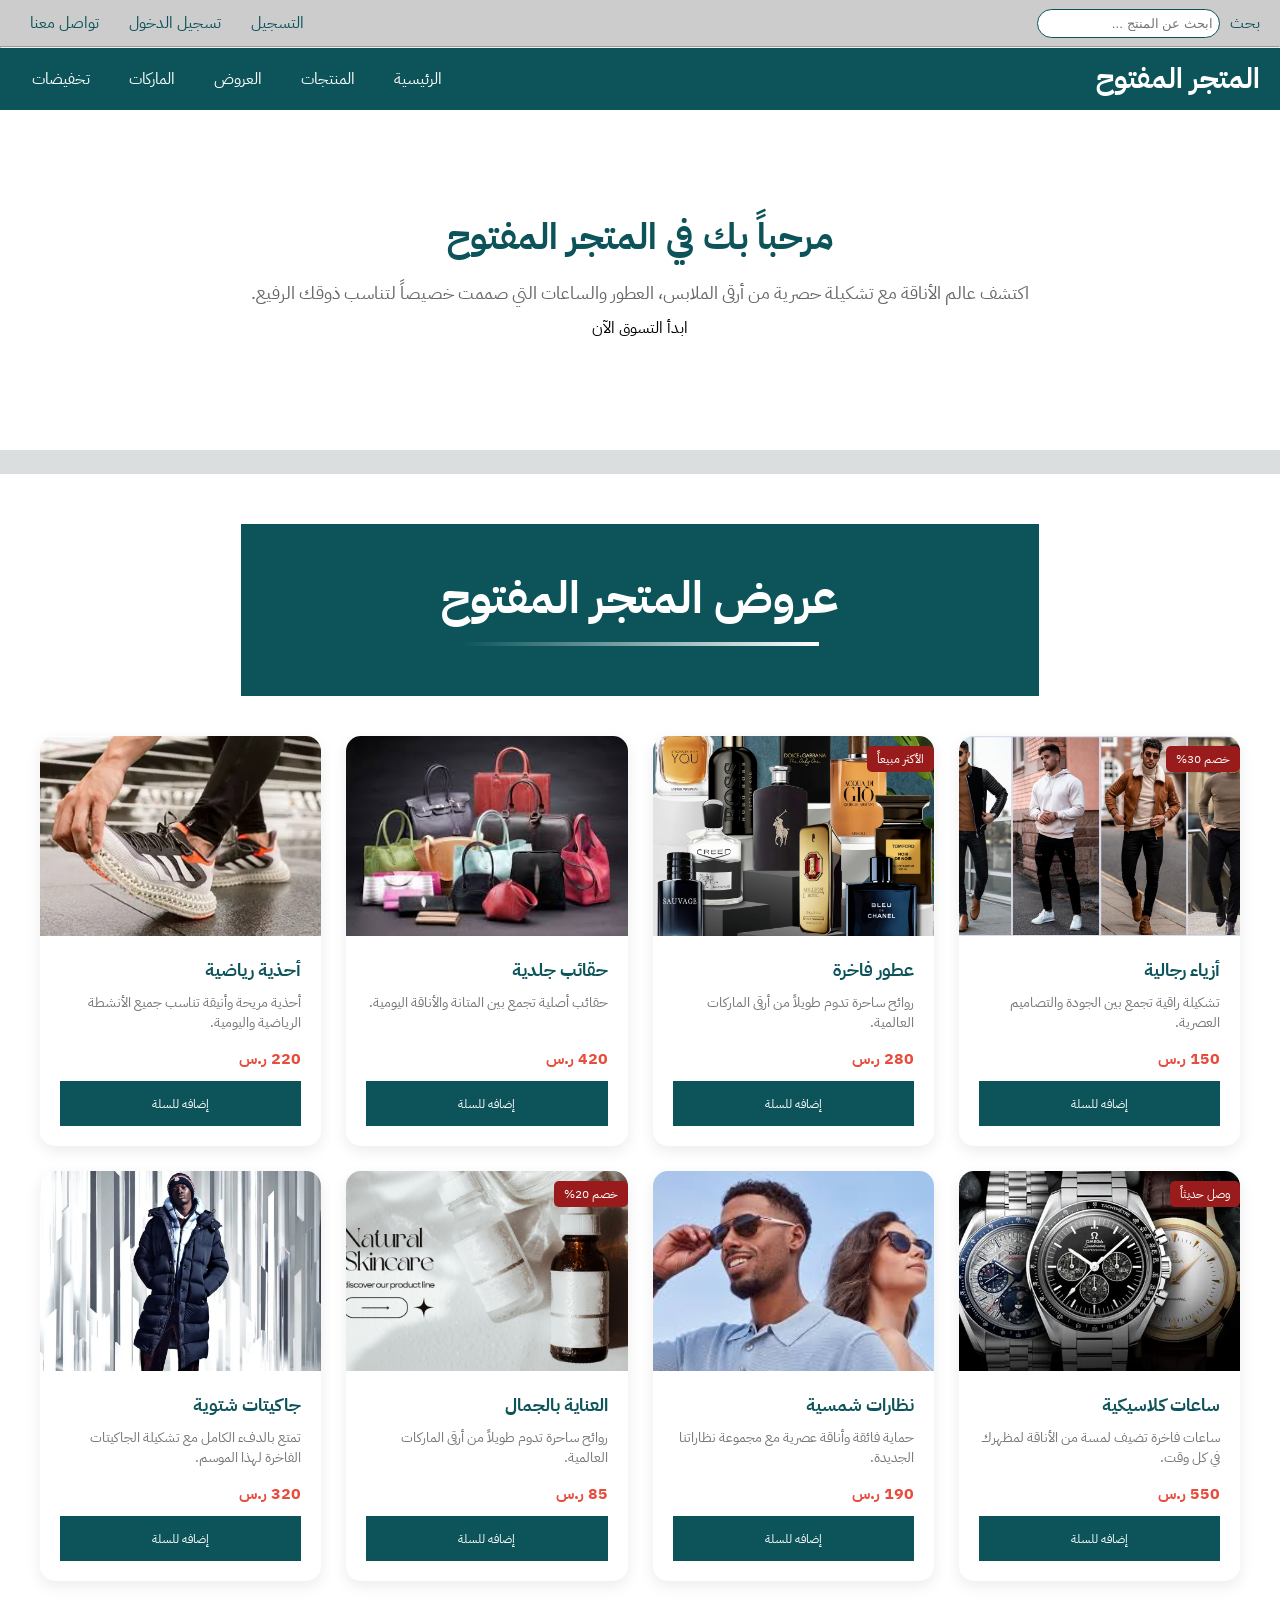
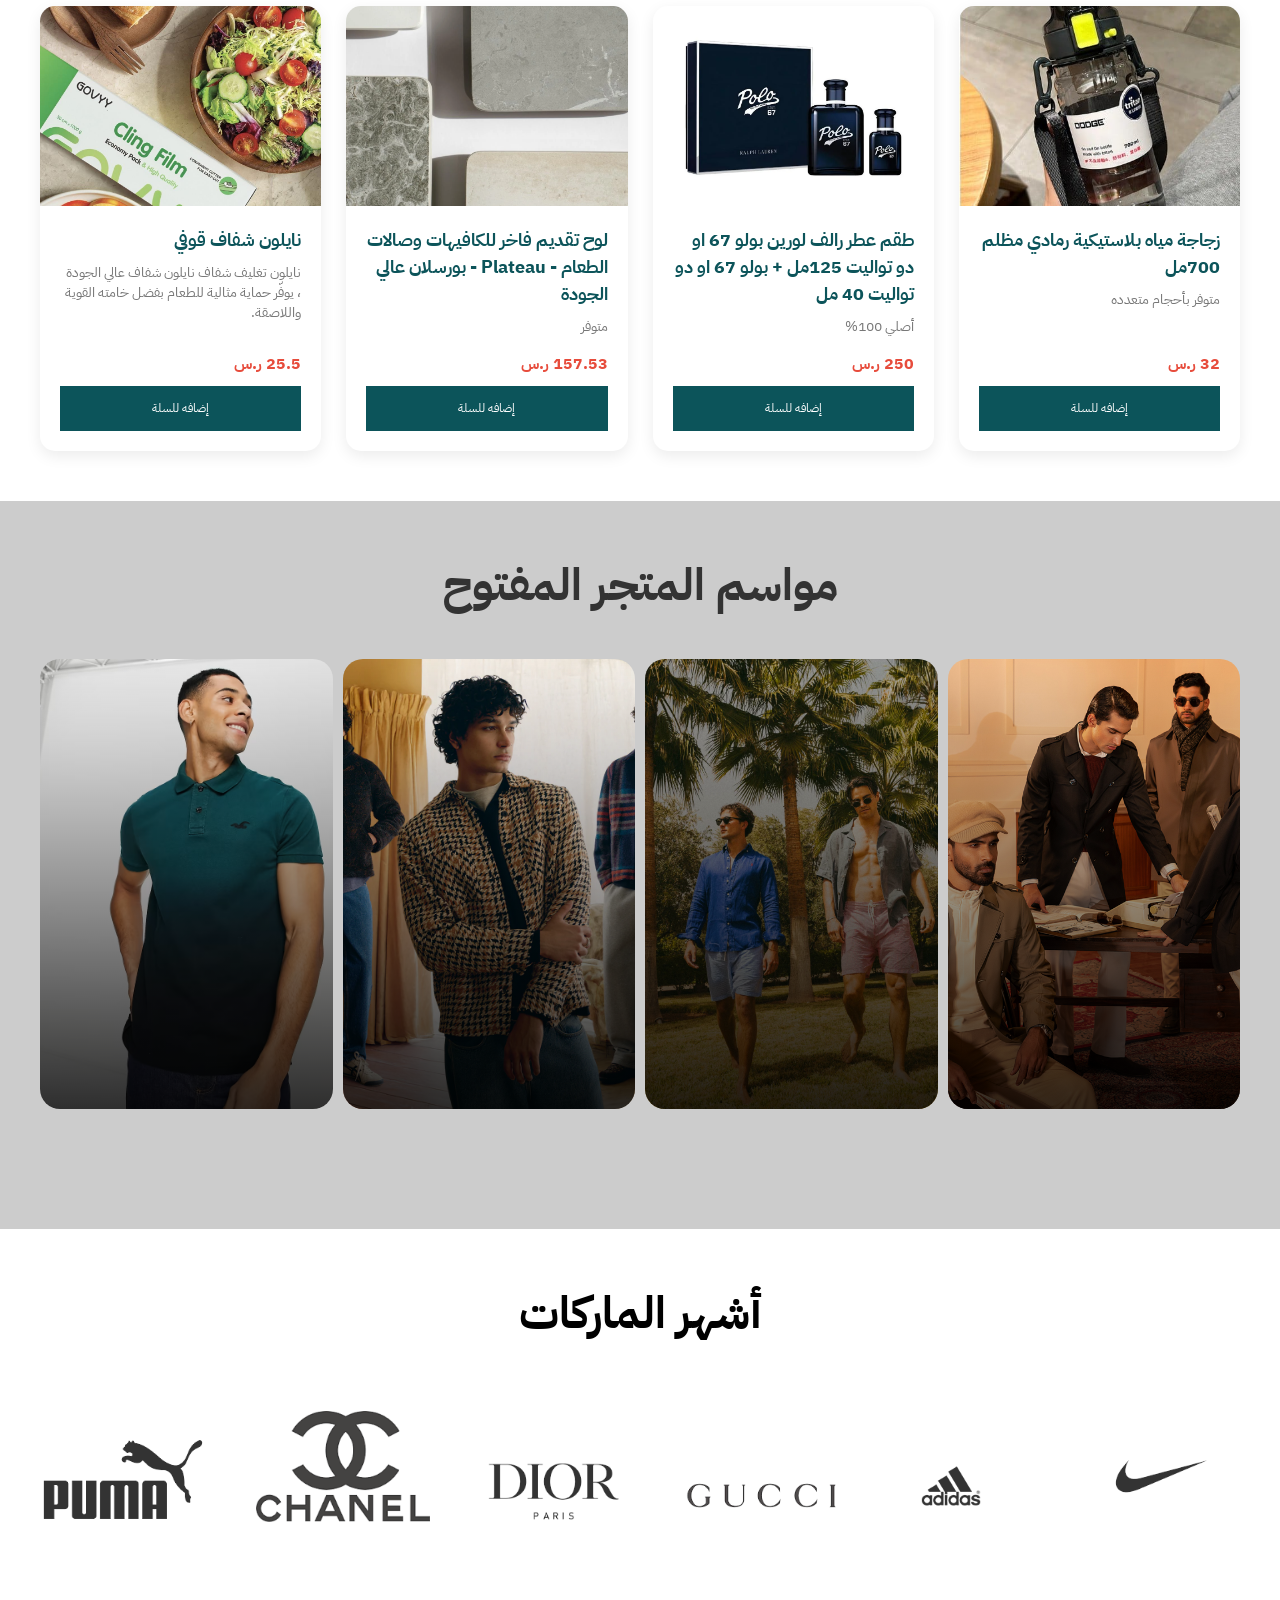
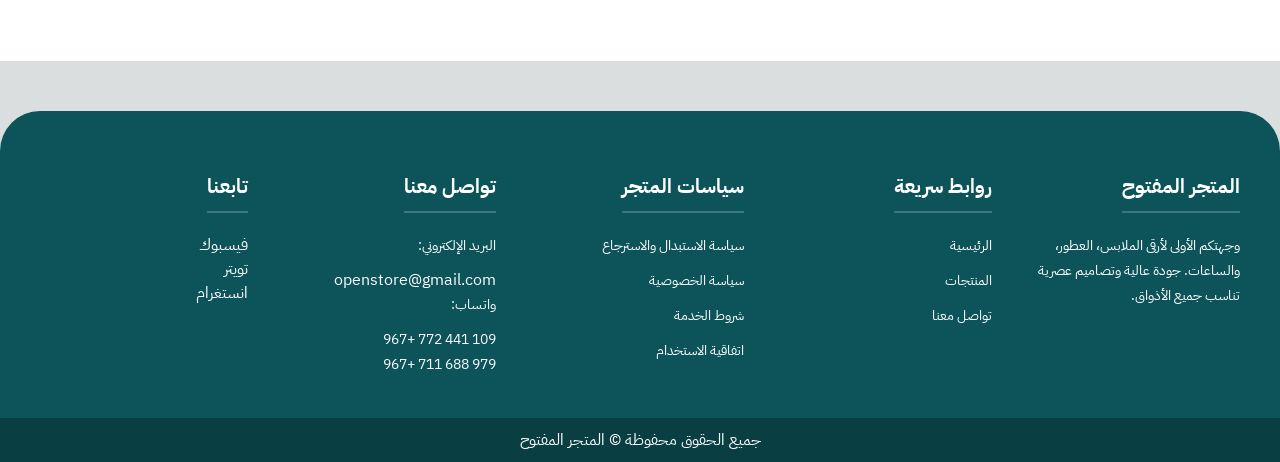
==== commit d8abee69: "Add Brands Section" ====
--- a/index.html
+++ b/index.html
@@ -296,11 +296,27 @@
             <div class="brands-title">
                 <h2>أشهر الماركات</h2>
             </div>
-            <div class="new-brands">
-                <h3>أحدث الماركات</h3>
-            </div>
+
             <div class="brands-container">
-                
+                <div class="nike">
+                    <img src="include/nike.png" alt="nike">
+                </div>
+                <div class="adidas">
+                    <img src="include/adidas.png" alt="adidas">
+                </div>
+                <div class="gucci">
+                    <img src="include/gucci.png" alt="gucci">
+                </div>
+                <div class="dior">
+                    <img src="include/dior.png" alt="dior">
+                </div>
+                <div class="chanel">
+                    <img src="include/chanel.png" alt="chanel">
+                </div>
+                <div class="puma">
+                    <img src="include/puma.png" alt="puma">
+                </div>
+                </div>
             </div>
         </div>
     </section>
--- a/css/style.css
+++ b/css/style.css
@@ -367,10 +367,16 @@
     margin-bottom: 40px;
 }
 
-.new-brands {
-    font-size: 15px;
-    font-weight: 700;
-    margin-bottom: 40px;
+.brands-container {
+    display: flex;
+    gap: 30px;
+    max-width: 1300px;
+    margin: 0 auto;
+}
+.brands-container img {
+    margin: 24px auto;
+    width: 100%;
+    opacity: 0.8;
 }
 
 footer {
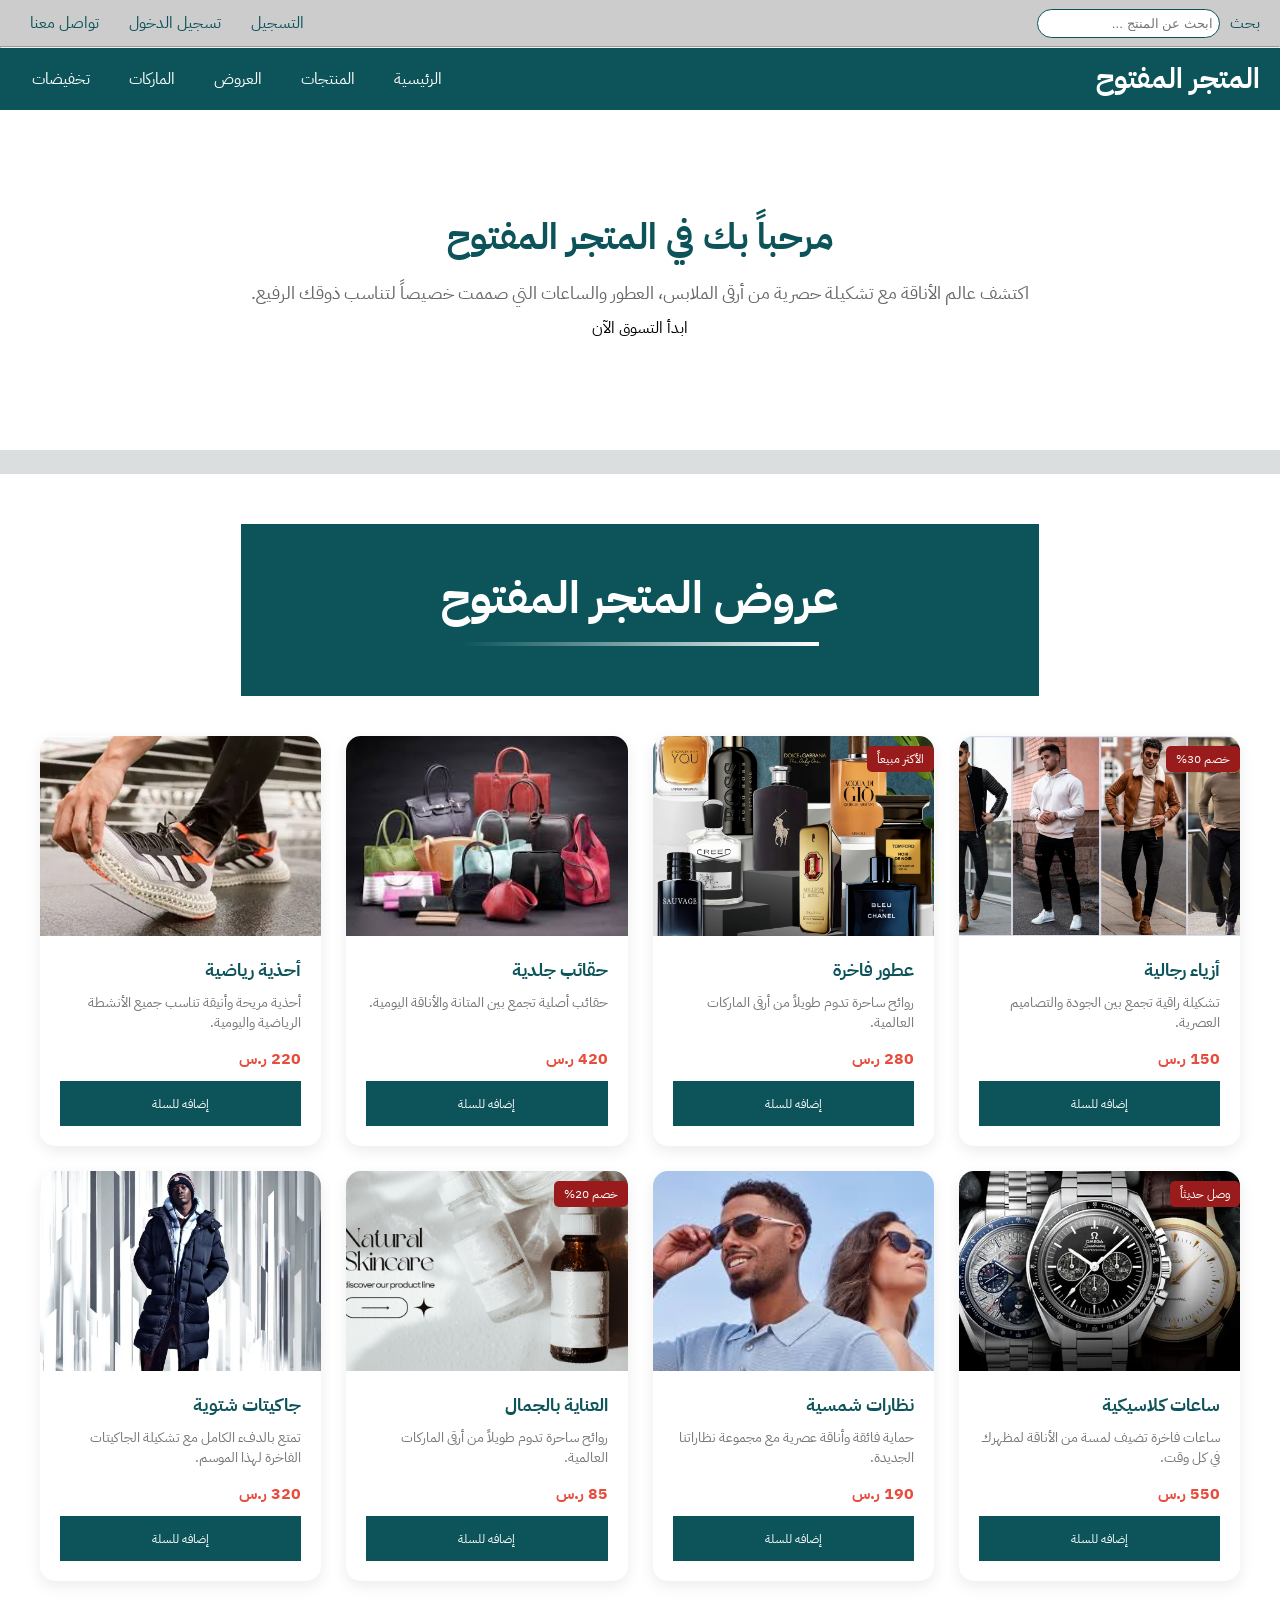
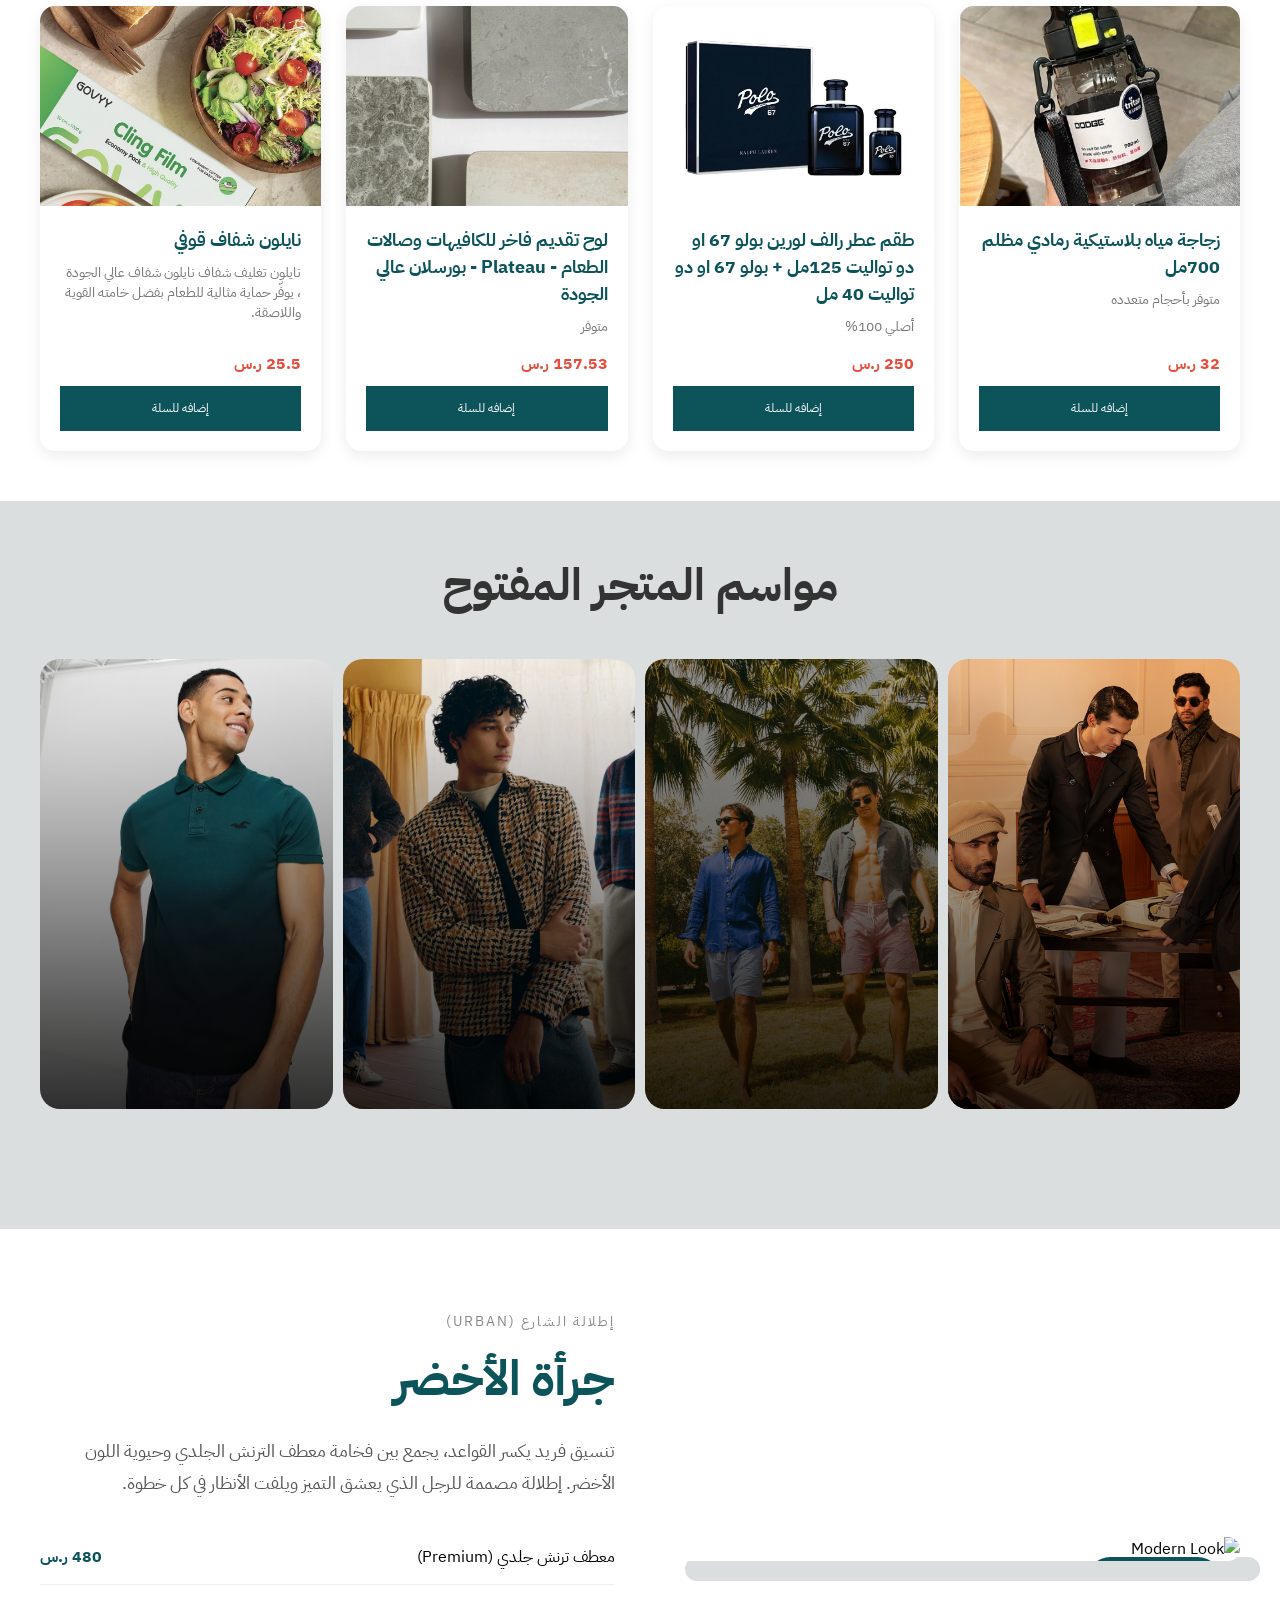
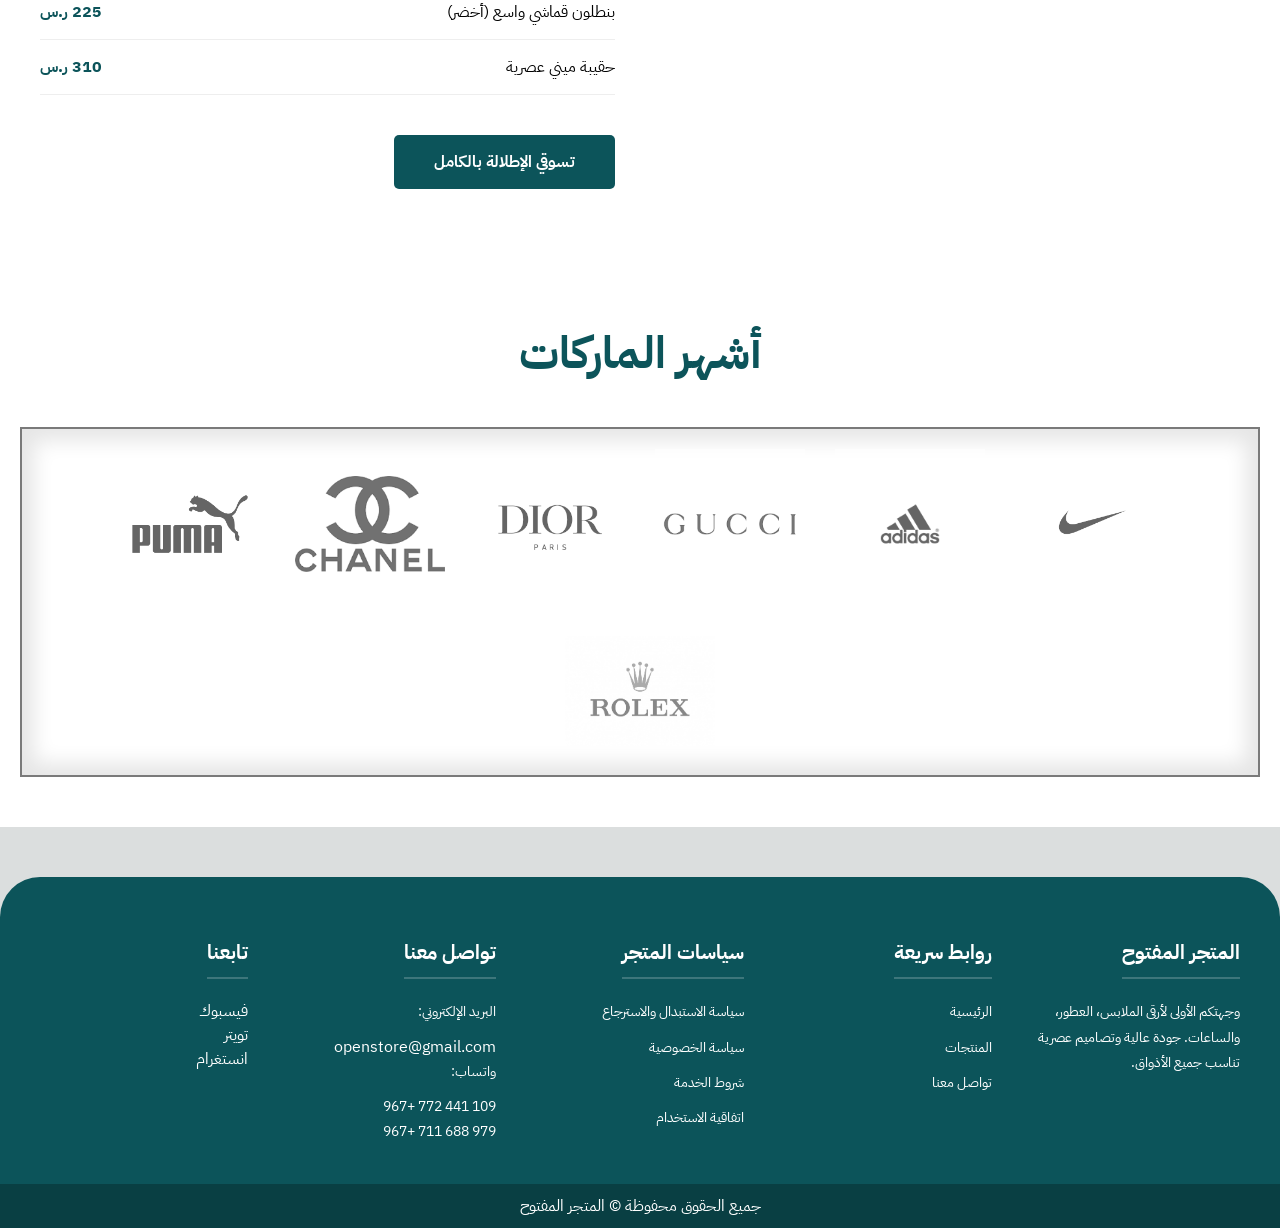
==== commit 194b4eea: "Add Outfit Section & Update some sections style" ====
--- a/index.html
+++ b/index.html
@@ -63,12 +63,14 @@
                 </div>
             </div>
             <br>
+        </div>
     </main>
     <!-- Offer Cards -->
     <section>
         <div class="cards-offer-bg">
             <div class="offer-title">
                 <h2>عروض المتجر المفتوح</h2>
+                <div class="line-offer"></div>
             </div>
             <div class="offers-container">
                 <div class="cards">
@@ -279,7 +281,7 @@
                         </div>
                     </div>
                     <!-- Spring  Season -->
-                    <div class="panel spring" style="background-image: url('include/sparing-collection.png');">
+                    <div class="panel spring" style="background-image: url('include/spring-collection.png');">
                         <div class="panel-content">
                             <h3> أزياء الربيع</h3>
                             <p>ألوان زاهية وتصاميم منعشة تناسب أجواء الربيع الجميلة.</p>
@@ -290,6 +292,33 @@
             </div>
         </div>
     </section>
+
+    <!-- Outfit Spotlight (New Design) -->
+    <section class="outfit-spotlight">
+        <div class="spotlight-container">
+            <div class="spotlight-image">
+                <img src="https://images.unsplash.com/photo-1642886513448-6e6997b8de4a?q=80&w=764&auto=format&fit=crop&ixlib=rb-4.1.0&ixid=M3wxMjA3fDB8MHxwaG90by1wYWdlfHx8fGVufDB8fHx8fA%3D%3D" alt="Modern Look">
+                <div class="floating-badge">إطلالة الموسم</div>
+            </div>
+            
+            <div class="spotlight-details">
+                <span class="spotlight-subtitle">إطلالة الشارع (Urban)</span>
+                <h2 class="spotlight-title">جرأة الأخضر </h2>
+                <p class="spotlight-description">
+                    تنسيق فريد يكسر القواعد، يجمع بين فخامة معطف الترنش الجلدي وحيوية اللون الأخضر. إطلالة مصممة للرجل الذي يعشق التميز ويلفت الأنظار في كل خطوة.
+                </p>
+                
+                <ul class="look-items">
+                    <li><span class="item-name">معطف ترنش جلدي (Premium)</span> <span class="item-price">480 ر.س</span></li>
+                    <li><span class="item-name">بنطلون قماشي واسع (أخضر)</span> <span class="item-price">225 ر.س</span></li>
+                    <li><span class="item-name">حقيبة ميني عصرية</span> <span class="item-price">310 ر.س</span></li>
+                </ul>
+                
+                <a href="#" class="spotlight-btn">تسوقي الإطلالة بالكامل</a>
+            </div>
+        </div>
+    </section>
+
     <!-- Brands -->
     <section>
         <div class="cards-offer-bg brands-bg">
@@ -299,23 +328,32 @@
 
             <div class="brands-container">
                 <div class="nike">
-                    <img src="include/nike.png" alt="nike">
+                    <a href="https://www.nike.com" target="_blank" title="nike website"><img src="include/nike.png"
+                            alt="nike"></a>
                 </div>
                 <div class="adidas">
-                    <img src="include/adidas.png" alt="adidas">
+                    <a href="https://www.adidas.com/us" target="_blank" title="adidas website"><img
+                            src="include/adidas.png" alt="adidas"></a>
                 </div>
                 <div class="gucci">
-                    <img src="include/gucci.png" alt="gucci">
+                    <a href="https://www.gucci.com" target="_blank" title="gucci website"><img src="include/gucci.png"
+                            alt="gucci"></a>
                 </div>
                 <div class="dior">
-                    <img src="include/dior.png" alt="dior">
+                    <a href="https://www.dior.com" target="_blank" title="dior website"><img src="include/dior.png"
+                            alt="dior"></a>
                 </div>
                 <div class="chanel">
-                    <img src="include/chanel.png" alt="chanel">
+                    <a href="https://www.chanel.com" target="_blank" title="chanel website"><img
+                            src="include/chanel.png" alt="chanel"></a>
                 </div>
                 <div class="puma">
-                    <img src="include/puma.png" alt="puma">
-                </div>
+                    <a href="https://www.puma.com" target="_blank" title="puma website"><img src="include/puma.png"
+                            alt="puma"></a>
+                </div>
+                <div class="rolex">
+                    <a href="https://www.rolex.com" target="_blank" title="rolex website"><img src="include/rolex.png"
+                            alt="rolex"></a>
                 </div>
             </div>
         </div>
--- a/css/style.css
+++ b/css/style.css
@@ -115,6 +115,7 @@
     font-size: 36px;
     margin-bottom: 15px;
     color: var(--main-color);
+    cursor: default;
 }
 
 .hello-content p {
@@ -122,6 +123,7 @@
     color: #666;
     max-width: 800px;
     margin: 0 auto;
+    cursor: default;
 }
 
 .hello-content a {
@@ -145,17 +147,28 @@
     max-width: 800px;
     margin: 0 auto 40px auto;
     color: white;
-}
-
-.offer-title::after {
-    content: "";
-    display: block;
+    cursor: default;
+}
+
+.line-offer {
     width: 90%;
     height: 4px;
     margin: 10px auto;
     background: linear-gradient(to right, var(--main-color), rgb(255 255 255));
-}
-
+    animation-name: line;
+    animation-duration: 2s;
+    animation-iteration-count: infinite;
+    animation-timing-function: linear;
+}
+
+@keyframes line {
+    0% {
+        width: 0;
+    }
+    100% {
+        width: 100%;
+    }
+}
 .offers-container {
     display: grid;
     grid-template-columns: 1fr;
@@ -251,7 +264,7 @@
     border-radius: 0;
     font-size: 12px;
     cursor: pointer;
-    transition: 1s;
+    transition: 0.3s;
     display: flex;
     align-items: center;
     justify-content: center;
@@ -275,7 +288,7 @@
 /*          Seasons      */
 
 .seasons-bg {
-    background-color: var(--secondary-color);
+    background: var(--bg-color);
     padding-bottom: 120px;
 }
 
@@ -360,23 +373,146 @@
     border-radius: 20px;
 }
 
+/*       Outfit       */
+
+.outfit-spotlight {
+    padding: 80px 20px;
+    background: white;
+}
+
+.spotlight-container {
+    max-width: 1200px;
+    margin: 0 auto;
+    display: grid;
+    grid-template-columns: 1fr 1fr;
+    gap: 50px;
+    align-items: center;
+}
+
+.spotlight-image {
+    position: relative;
+    overflow: hidden;
+    border-radius: 20px;
+    box-shadow: 20px 20px 0px var(--bg-color);
+}
+
+.spotlight-image img {
+    width: 100%;
+    height: 600px;
+    object-fit: cover;
+    transition: transform 0.8s ease;
+}
+
+.floating-badge {
+    position: absolute;
+    top: 20px;
+    right: 20px;
+    background: var(--main-color);
+    color: white;
+    padding: 10px 20px;
+    border-radius: 50px;
+    font-weight: bold;
+}
+
+.spotlight-details {
+    text-align: right;
+}
+
+.spotlight-subtitle {
+    color: #888;
+    text-transform: uppercase;
+    letter-spacing: 2px;
+    font-size: 14px;
+}
+
+.spotlight-title {
+    font-size: 48px;
+    color: var(--main-color);
+    margin: 10px 0 20px;
+}
+
+.spotlight-description {
+    font-size: 18px;
+    color: #555;
+    line-height: 1.8;
+    margin-bottom: 30px;
+}
+
+.look-items {
+    list-style: none;
+    margin-bottom: 40px;
+}
+
+.look-items li {
+    display: flex;
+    justify-content: space-between;
+    padding: 15px 0;
+    border-bottom: 1px solid #eee;
+    font-size: 16px;
+}
+
+.item-price {
+    font-weight: bold;
+    color: var(--main-color);
+}
+
+.spotlight-btn {
+    display: inline-block;
+    padding: 15px 40px;
+    background: var(--main-color);
+    color: white;
+    border-radius: 5px;
+    font-weight: bold;
+    transition: 0.3s;
+}
+
+.spotlight-btn:hover {
+    letter-spacing: 1px;
+    background: #093f43;
+}
+
+@media (max-width: 768px) {
+    .spotlight-container {
+        grid-template-columns: 1fr;
+    }
+    .spotlight-image img {
+        height: 400px;
+    }
+}
+
 /*        Brands       */
 
 .brands-title {
+    color: var(--main-color);
     font-size: 30px;
     margin-bottom: 40px;
 }
 
 .brands-container {
     display: flex;
+    justify-content: center;
+    align-items: center;
+    flex-wrap: wrap;
     gap: 30px;
     max-width: 1300px;
     margin: 0 auto;
-}
+    border: 2px solid #7a7a7a;
+    box-shadow: inset 0px 0px 20px 12px rgba(0, 0, 0, 0.1);
+    padding: 20px;
+}
+
 .brands-container img {
-    margin: 24px auto;
-    width: 100%;
-    opacity: 0.8;
+    width: 150px;
+    height: auto;
+    opacity: 0.6;
+    filter: grayscale(100%);
+    transition: 0.3s;
+}
+
+.brands-container img:hover {
+    opacity: 1;
+    transform: scale(1.15);
+    filter: grayscale(0%);
 }
 
 footer {
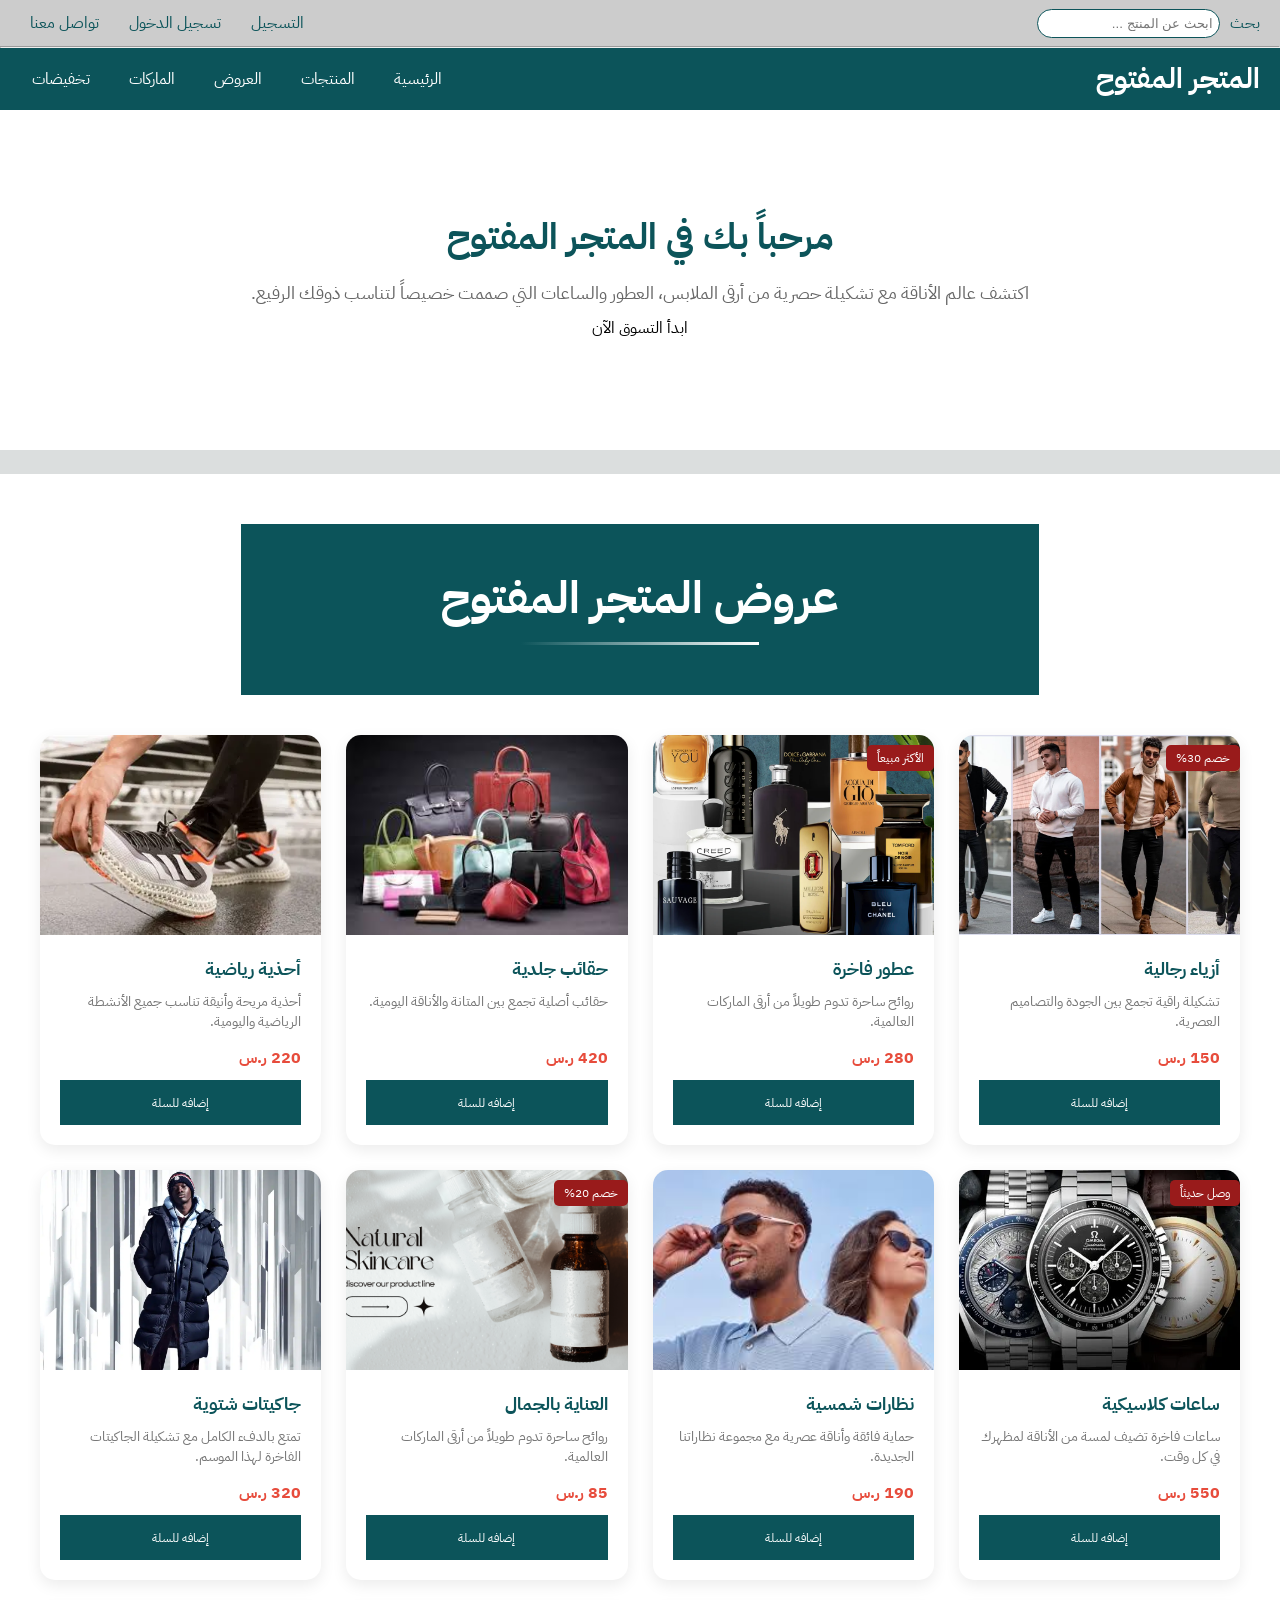
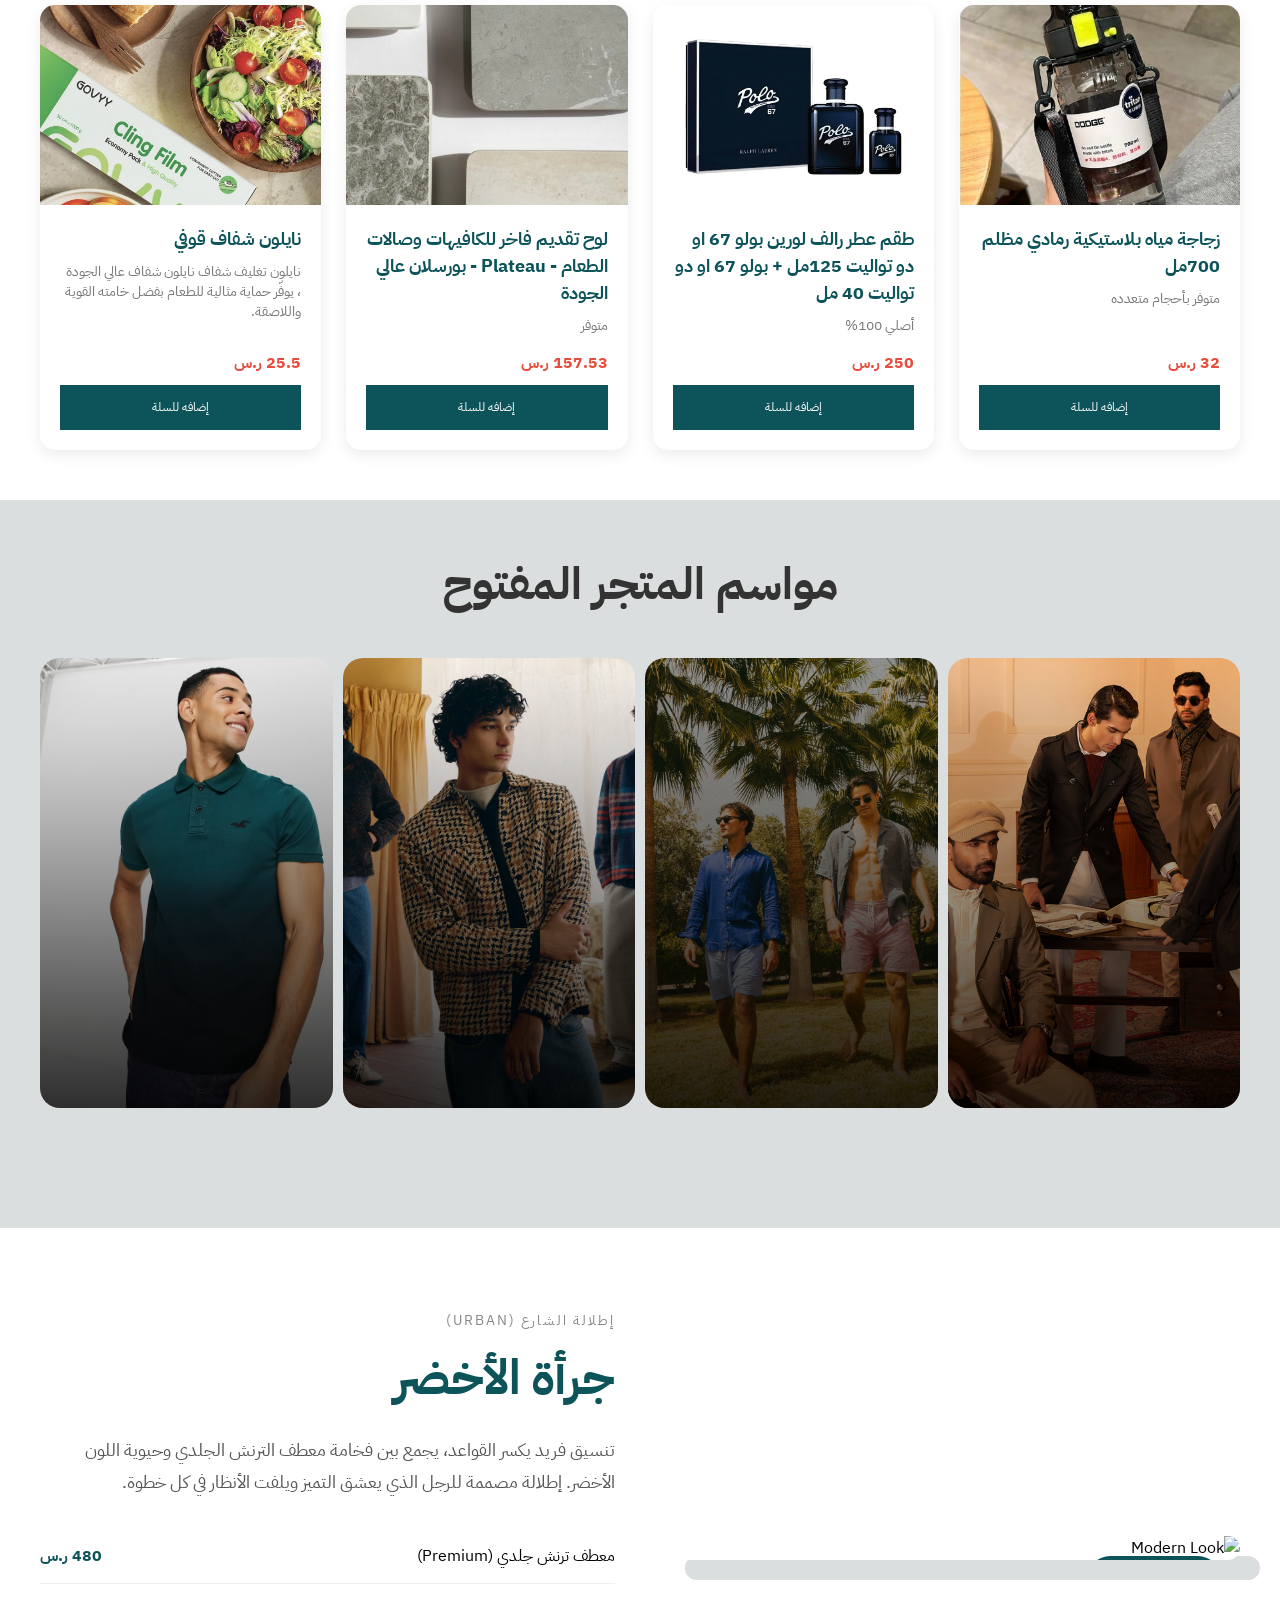
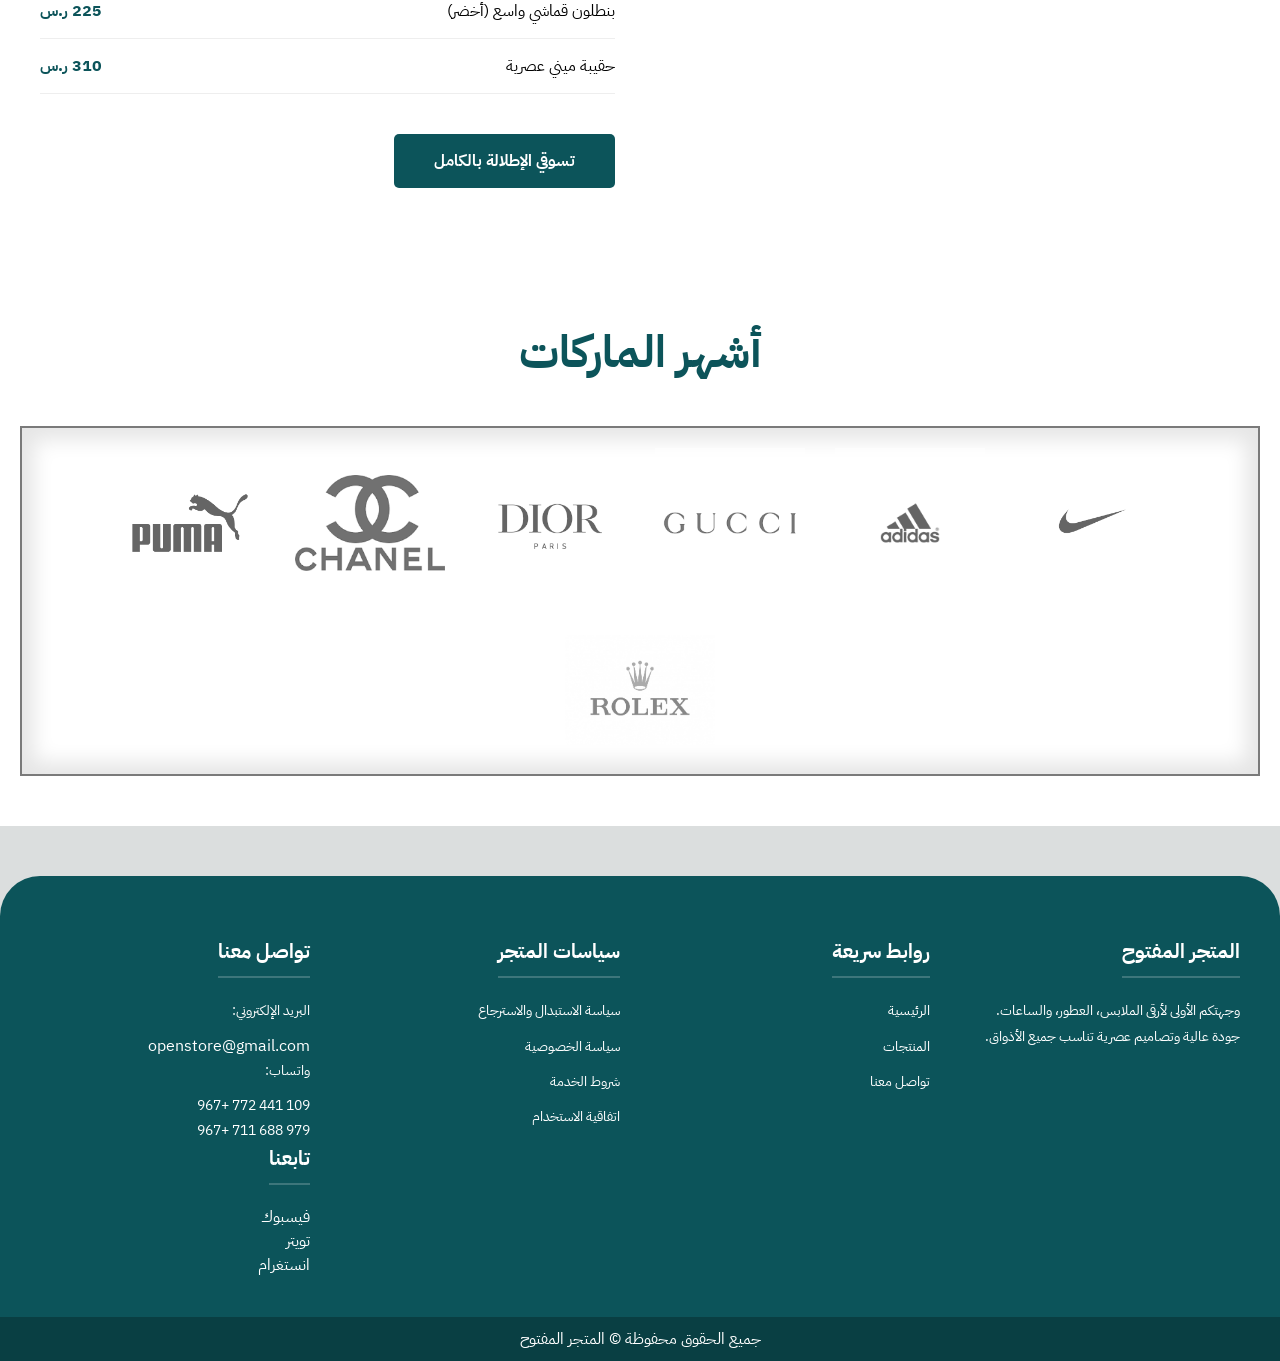
==== commit cf417b71: "Add Contact Us File & Update Some On Home Page" ====
--- a/index.html
+++ b/index.html
@@ -6,7 +6,8 @@
     <meta name="viewport" content="width=device-width, initial-scale=1.0">
     <meta name="description" content="متجر إلكتروني لبيع الملابس، الأحذية، العطور، الساعات والحقائب">
     <title>Open Store - المتجر المفتوح</title>
-    <link rel="stylesheet" href="css/style.css">
+    <link rel="stylesheet" href="css/style.css" href="css/contact.css">
+    <link rel="stylesheet" href="https://cdn.jsdelivr.net/npm/bootstrap-icons@1.11.1/font/bootstrap-icons.css">
     <link rel="preconnect" href="https://fonts.googleapis.com">
     <link rel="preconnect" href="https://fonts.gstatic.com" crossorigin>
     <link
@@ -293,7 +294,7 @@
         </div>
     </section>
 
-    <!-- Outfit Spotlight (New Design) -->
+    <!-- Outfit Spotlight -->
     <section class="outfit-spotlight">
         <div class="spotlight-container">
             <div class="spotlight-image">
@@ -390,9 +391,8 @@
                 <p>البريد الإلكتروني:</p>
                 <a href="mailto:openstore@gmail.com">openstore@gmail.com</a>
                 <p>واتساب:</p>
-                <span class="num"> 109 441 772 +967</span><br>
+                <span> 109 441 772 +967</span><br>
                 <span> 979 688 711 +967</span>
-            </div>
 
             <div class="footer-column">
                 <h3>تابعنا</h3>
--- a/css/contact.css
+++ b/css/contact.css
@@ -0,0 +1,238 @@
+@keyframes fadeInUp {
+    from {
+        opacity: 0;
+        transform: translateY(20px);
+    }
+
+    to {
+        opacity: 1;
+        transform: translateY(0);
+    }
+}
+
+.fade-up {
+    animation: fadeInUp 0.6s ease-out both;
+}
+
+.contact-page {
+    padding: 60px 20px;
+    max-width: 1200px;
+    margin: 0 auto;
+}
+
+.contact-header {
+    text-align: center;
+    margin-bottom: 50px;
+}
+
+.contact-header h1 {
+    color: var(--main-color);
+    font-size: clamp(28px, 5vw, 42px);
+    margin-bottom: 10px;
+    font-weight: 800;
+}
+
+.contact-header p {
+    color: #666;
+    font-size: 18px;
+}
+
+.contact-wrapper {
+    display: grid;
+    grid-template-columns: 2fr 1fr;
+    gap: 40px;
+}
+
+.contact-form-container {
+    background: white;
+    padding: 40px;
+    border-radius: 24px;
+    box-shadow: 0 20px 40px rgba(0, 0, 0, 0.06);
+    border: 1px solid rgba(0, 0, 0, 0.02);
+}
+
+.contact-form-container h2 {
+    color: var(--main-color);
+    margin-bottom: 30px;
+}
+
+.main-contact-form .form-row {
+    display: grid;
+    grid-template-columns: 1fr 1fr;
+    gap: 20px;
+}
+
+.input-group {
+    margin-bottom: 20px;
+    display: flex;
+    flex-direction: column;
+}
+
+.input-group label {
+    font-weight: 600;
+    margin-bottom: 8px;
+    color: #444;
+}
+
+.input-group input,
+.input-group textarea {
+    padding: 14px 18px;
+    border: 2px solid #f3f3f3;
+    border-radius: 12px;
+    font-family: inherit;
+    outline: none;
+    background: #fdfdfd;
+    transition: 0.3s;
+}
+
+.input-group input:focus,
+.input-group textarea:focus {
+    border-color: var(--main-color);
+    background: white;
+    box-shadow: 0 10px 20px rgba(12, 84, 90, 0.08);
+    transform: translateY(-2px);
+}
+
+.contact-btn {
+    width: 100%;
+    padding: 15px;
+    background: var(--main-color);
+    color: white;
+    border: none;
+    border-radius: 12px;
+    font-weight: bold;
+    font-size: 16px;
+    cursor: pointer;
+    transition: 0.3s;
+    box-shadow: 0 4px 12px rgba(12, 84, 90, 0.2);
+}
+
+.contact-btn:hover {
+    background: #093f43;
+    transform: translateY(-3px);
+    box-shadow: 0 8px 20px rgba(12, 84, 90, 0.3);
+}
+
+.contact-sidebar {
+    display: flex;
+    flex-direction: column;
+    gap: 30px;
+}
+
+.info-card,
+.social-card,
+.help-card {
+    background: white;
+    padding: 30px;
+    border-radius: 24px;
+    box-shadow: 0 15px 35px rgba(0, 0, 0, 0.05);
+}
+
+.info-card h3 {
+    margin-bottom: 15px;
+}
+
+.info-item {
+    display: flex;
+    gap: 15px;
+    margin-bottom: 20px;
+    align-items: flex-start;
+}
+
+.info-item .text span {
+    display: block;
+}
+
+.social-links-grid {
+    display: grid;
+    grid-template-columns: repeat(4, 1fr);
+    gap: 10px;
+    margin-top: 15px;
+}
+
+.social-item {
+    background: #f8f9fa;
+    color: var(--main-color);
+    height: 45px;
+    display: flex;
+    align-items: center;
+    justify-content: center;
+    border-radius: 12px;
+    font-size: 20px;
+    transition: 0.3s;
+}
+
+.social-item:hover {
+    background: var(--main-color);
+    color: white;
+    transform: translateY(-3px);
+}
+
+.help-card p {
+    font-size: 14px;
+    color: #666;
+    margin: 10px 0 15px;
+}
+
+.help-link {
+    color: var(--main-color);
+    font-weight: bold;
+    text-decoration: underline;
+}
+
+.map-section {
+    margin-top: 50px;
+    border-radius: 24px;
+    overflow: hidden;
+    box-shadow: 0 15px 35px rgba(0, 0, 0, 0.05);
+}
+
+.icon-box {
+    background: rgba(12, 84, 90, 0.08);
+    color: var(--main-color);
+    width: 48px;
+    height: 48px;
+    display: flex;
+    align-items: center;
+    justify-content: center;
+    border-radius: 14px;
+    font-size: 20px;
+    flex-shrink: 0;
+}
+
+/* FAQ Styles */
+.faq-section {
+    margin-top: 60px;
+    padding-top: 40px;
+    border-top: 1px solid #eee;
+}
+
+.faq-section h2 {
+    color: var(--main-color);
+    margin-bottom: 30px;
+    font-weight: 700;
+}
+
+.faq-container {
+    display: grid;
+    grid-template-columns: repeat(auto-fit, minmax(300px, 1fr));
+    gap: 20px;
+}
+
+.faq-item {
+    background: white;
+    padding: 25px;
+    border-radius: 15px;
+    box-shadow: 0 5px 15px rgba(0, 0, 0, 0.03);
+}
+
+.faq-item h4 {
+    color: var(--main-color);
+    margin-bottom: 10px;
+}
+
+.faq-item p {
+    color: #666;
+    font-size: 14px;
+    line-height: 1.6;
+}
